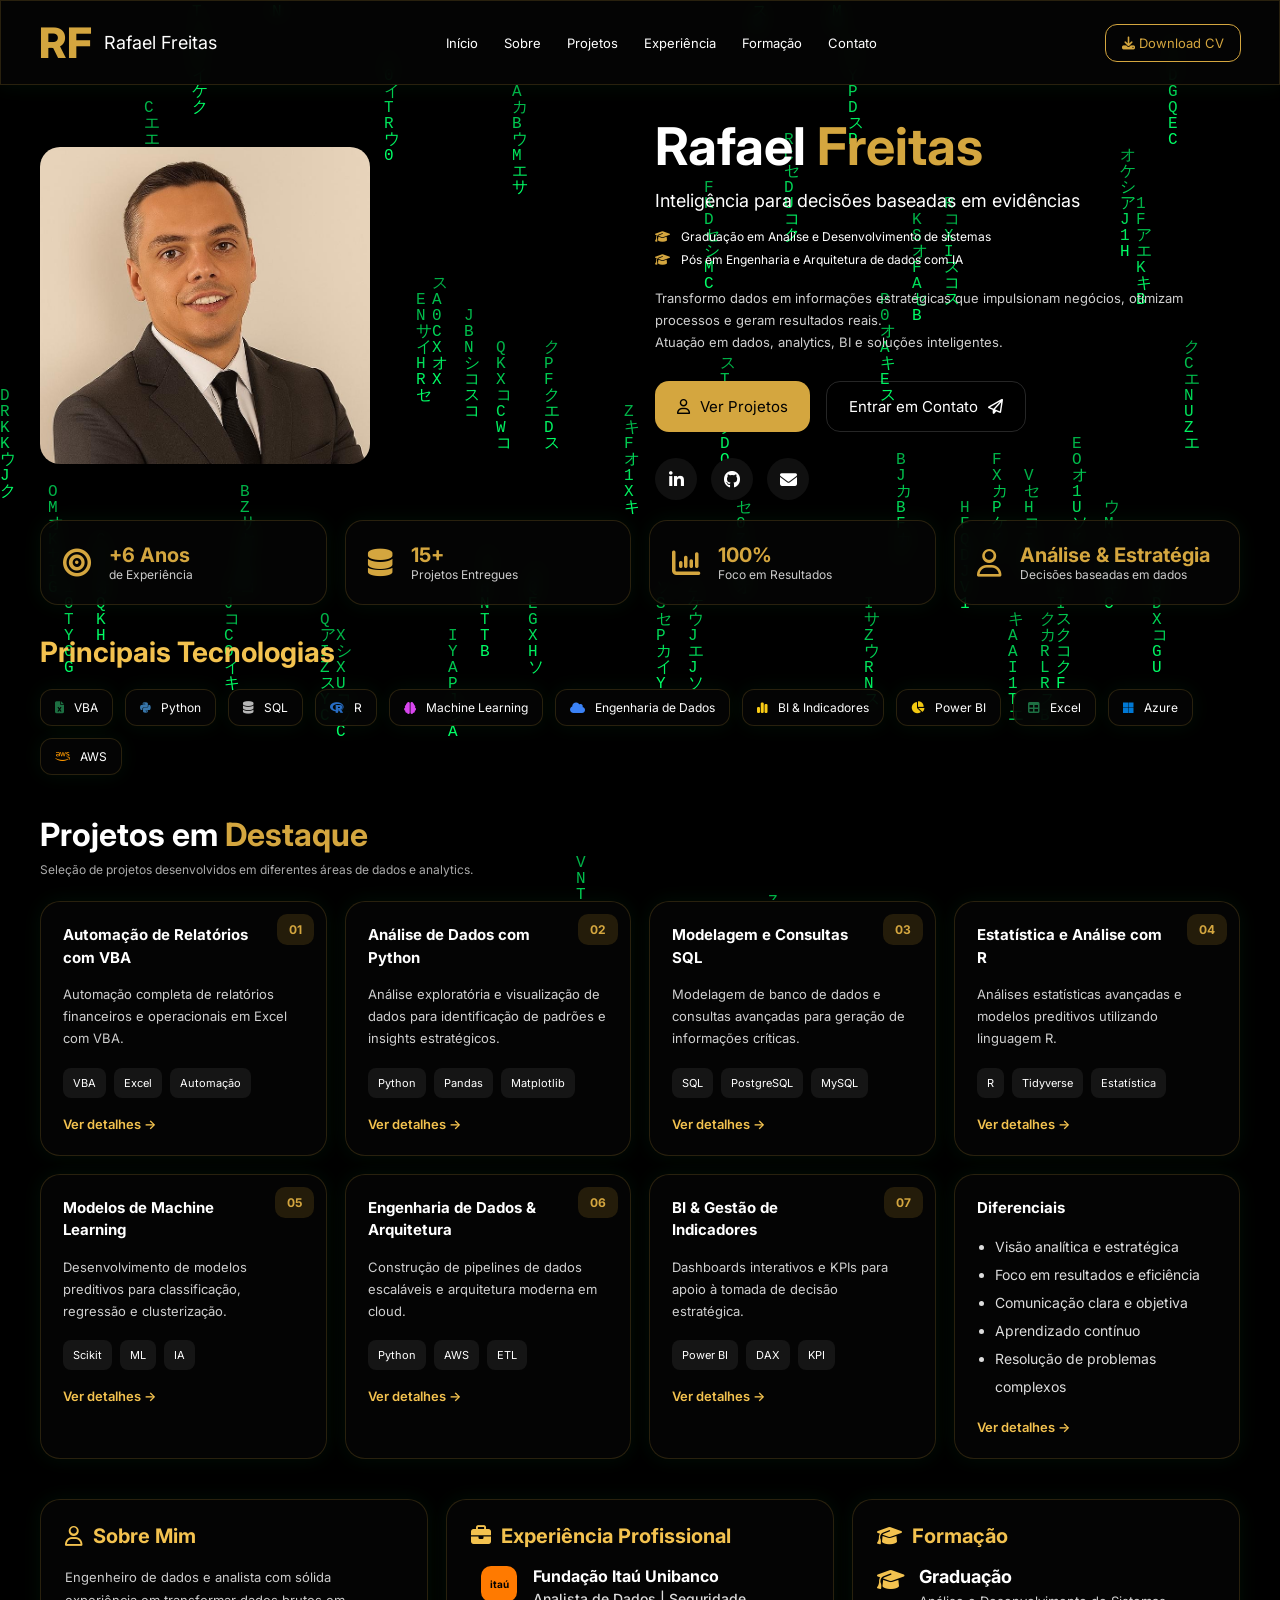
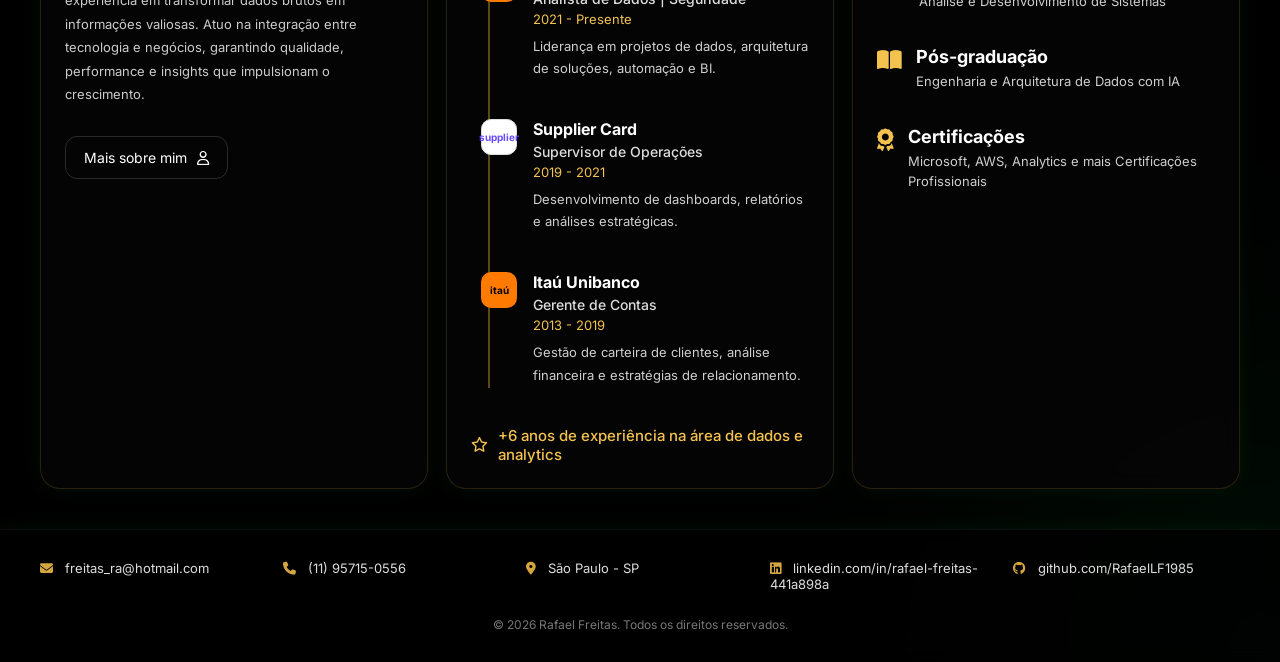
==== index.html @ c0a0c22c "Add files via upload" ====
<!DOCTYPE html>
<html lang="pt-br">
<head>
<meta charset="UTF-8">
<meta name="viewport" content="width=device-width, initial-scale=1.0">
<title>Rafael Freitas | Portfolio</title>

<link rel="stylesheet" href="style.css">
<link rel="preconnect" href="https://fonts.googleapis.com">
<link rel="preconnect" href="https://fonts.gstatic.com" crossorigin>

<link href="https://fonts.googleapis.com/css2?family=Inter:wght@300;400;500;600;700;800&display=swap" rel="stylesheet">

<link rel="stylesheet" href="https://cdnjs.cloudflare.com/ajax/libs/font-awesome/6.5.2/css/all.min.css">
</head>

<body>

<canvas id="matrixCanvas"></canvas>


<header class="navbar">
  <div class="brand">
    <div class="logo">RF</div>
    <span>Rafael Freitas</span>
  </div>

  <nav>
    <a href="#">Início</a>
    <a href="#sobre">Sobre</a>
    <a href="#projetos">Projetos</a>
    <a href="#experiencia">Experiência</a>
    <a href="#formacao">Formação</a>
    <a href="#contato">Contato</a>
  </nav>

  <a class="download-btn" href="assets/Rafael_Freitas_CV.pdf" download>
    <i class="fa-solid fa-download"></i> Download CV
  </a>
</header>

<section class="hero">
  <div class="hero-image">
    <img src="assets/rafael.jpg" alt="Rafael Freitas">
  </div>

  <div class="hero-content">
    <h1>Rafael <span>Freitas</span></h1>

    <h2>Inteligência para decisões baseadas em evidências</h2>

    <div class="education">
      <p><i class="fa-solid fa-graduation-cap"></i> Graduação em Analise e Desenvolvimento de sistemas</p>
      <p><i class="fa-solid fa-graduation-cap"></i> Pós em Engenharia e Arquitetura de dados com IA</p>
    </div>

    <p class="description">
      Transformo dados em informações estratégicas que impulsionam negócios,
      otimizam processos e geram resultados reais.<br>
      Atuação em dados, analytics, BI e soluções inteligentes.
    </p>

    <div class="buttons">
      <a href="#projetos" class="gold-btn"><i class="fa-regular fa-user"></i> Ver Projetos</a>
      <a href="#contato" class="dark-btn">Entrar em Contato <i class="fa-regular fa-paper-plane"></i></a>
    </div>

    <div class="socials">
      <a target="_blank" href="https://www.linkedin.com/in/rafael-freitas-441a898a"><i class="fa-brands fa-linkedin-in"></i></a>
      <a target="_blank" href="https://github.com/RafaelLF1985"><i class="fa-brands fa-github"></i></a>
      <a href="mailto:freitas_ra@hotmail.com"><i class="fa-solid fa-envelope"></i></a>
    </div>
  </div>
</section>

<section class="stats">
  <div class="stat-card">
    <i class="fa-solid fa-bullseye"></i>
    <div>
      <h3>+6 Anos</h3>
      <p>de Experiência</p>
    </div>
  </div>

  <div class="stat-card">
    <i class="fa-solid fa-database"></i>
    <div>
      <h3>15+</h3>
      <p>Projetos Entregues</p>
    </div>
  </div>

  <div class="stat-card">
    <i class="fa-solid fa-chart-column"></i>
    <div>
      <h3>100%</h3>
      <p>Foco em Resultados</p>
    </div>
  </div>

  <div class="stat-card">
    <i class="fa-regular fa-user"></i>
    <div>
      <h3>Análise & Estratégia</h3>
      <p>Decisões baseadas em dados</p>
    </div>
  </div>
</section>

<section class="techs">
  <h3>Principais Tecnologias</h3>

  <div class="tech-grid">
    <div class="tech"><i style="color:#1D6F42" class="fa-solid fa-file-excel"></i> VBA</div>
    <div class="tech"><i style="color:#3776AB" class="fa-brands fa-python"></i> Python</div>
    <div class="tech"><i style="color:#B8B8B8" class="fa-solid fa-database"></i> SQL</div>
    <div class="tech"><i style="color:#276DC3" class="fa-brands fa-r-project"></i> R</div>
    <div class="tech"><i style="color:#D946EF" class="fa-solid fa-brain"></i> Machine Learning</div>
    <div class="tech"><i style="color:#3B82F6" class="fa-solid fa-cloud"></i> Engenharia de Dados</div>
    <div class="tech"><i style="color:#FACC15" class="fa-solid fa-chart-simple"></i> BI & Indicadores</div>
    <div class="tech"><i style="color:#F2C811" class="fa-solid fa-chart-pie"></i> Power BI</div>
    <div class="tech"><i style="color:#1D6F42" class="fa-solid fa-table"></i> Excel</div>
    <div class="tech"><i style="color:#0078D4" class="fa-brands fa-microsoft"></i> Azure</div>
    <div class="tech"><i style="color:#FF9900" class="fa-brands fa-aws"></i> AWS</div>
  </div>
</section>

<section class="projects" id="projetos">
<h2>Projetos em <span>Destaque</span></h2>
<p class="subtitle">Seleção de projetos desenvolvidos em diferentes áreas de dados e analytics.</p>

<div class="cards">
<div class="card"><div class="num">01</div><h3>Automação de Relatórios com VBA</h3><p>Automação completa de relatórios financeiros e operacionais em Excel com VBA.</p><div class="tags"><span>VBA</span><span>Excel</span><span>Automação</span></div>

<a href="projetos/vba.html" class="details-btn">
Ver detalhes →
</a></div>

<div class="card"><div class="num">02</div><h3>Análise de Dados com Python</h3><p>Análise exploratória e visualização de dados para identificação de padrões e insights estratégicos.</p><div class="tags"><span>Python</span><span>Pandas</span><span>Matplotlib</span></div>

<a href="projetos/python.html" class="details-btn">
Ver detalhes →
</a></div>

<div class="card"><div class="num">03</div><h3>Modelagem e Consultas SQL</h3><p>Modelagem de banco de dados e consultas avançadas para geração de informações críticas.</p><div class="tags"><span>SQL</span><span>PostgreSQL</span><span>MySQL</span></div>

<a href="projetos/sql.html" class="details-btn">
Ver detalhes →
</a></div>

<div class="card"><div class="num">04</div><h3>Estatística e Análise com R</h3><p>Análises estatísticas avançadas e modelos preditivos utilizando linguagem R.</p><div class="tags"><span>R</span><span>Tidyverse</span><span>Estatística</span></div>

<a href="projetos/r.html" class="details-btn">
Ver detalhes →
</a></div>

<div class="card"><div class="num">05</div><h3>Modelos de Machine Learning</h3><p>Desenvolvimento de modelos preditivos para classificação, regressão e clusterização.</p><div class="tags"><span>Scikit</span><span>ML</span><span>IA</span></div>

<a href="projetos/ml.html" class="details-btn">
Ver detalhes →
</a></div>

<div class="card"><div class="num">06</div><h3>Engenharia de Dados & Arquitetura</h3><p>Construção de pipelines de dados escaláveis e arquitetura moderna em cloud.</p><div class="tags"><span>Python</span><span>AWS</span><span>ETL</span></div>

<a href="projetos/engenharia-dados.html" class="details-btn">
Ver detalhes →
</a></div>

<div class="card"><div class="num">07</div><h3>BI & Gestão de Indicadores</h3><p>Dashboards interativos e KPIs para apoio à tomada de decisão estratégica.</p><div class="tags"><span>Power BI</span><span>DAX</span><span>KPI</span></div>

<a href="projetos/bi.html" class="details-btn">
Ver detalhes →
</a></div>

<div class="card">
<h3>Diferenciais</h3>
<ul>
<li>Visão analítica e estratégica</li>
<li>Foco em resultados e eficiência</li>
<li>Comunicação clara e objetiva</li>
<li>Aprendizado contínuo</li>
<li>Resolução de problemas complexos</li>
</ul>
<a href="projetos/bi.html" class="details-btn">
Ver detalhes →
</a>
</div>
</div>
</section>


<section class="bottom-grid">
<div class="info-card" id="sobre">
<h3><i class="fa-regular fa-user"></i> Sobre Mim</h3>
<p>
Engenheiro de dados e analista com sólida experiência em transformar dados brutos em informações valiosas.
Atuo na integração entre tecnologia e negócios, garantindo qualidade, performance e insights que impulsionam o crescimento.
</p>

<a class="about-btn" href="#">
Mais sobre mim <i class="fa-regular fa-user"></i>
</a>
</div>

<div class="info-card exp-card" id="experiencia">
<h3><i class="fa-solid fa-briefcase"></i> Experiência Profissional</h3>

<div class="timeline">

<div class="timeline-item">
<div class="timeline-icon ita">itaú</div>

<div class="timeline-content">
<h4>Fundação Itaú Unibanco</h4>
<h5>Analista de Dados | Seguridade</h5>
<span>2021 - Presente</span>
<p>Liderança em projetos de dados, arquitetura de soluções, automação e BI.</p>
</div>
</div>

<div class="timeline-item">
<div class="timeline-icon supplier">supplier</div>

<div class="timeline-content">
<h4>Supplier Card</h4>
<h5>Supervisor de Operações</h5>
<span>2019 - 2021</span>
<p>Desenvolvimento de dashboards, relatórios e análises estratégicas.</p>
</div>
</div>

<div class="timeline-item">
<div class="timeline-icon ita">itaú</div>

<div class="timeline-content">
<h4>Itaú Unibanco</h4>
<h5>Gerente de Contas</h5>
<span>2013 - 2019</span>
<p>Gestão de carteira de clientes, análise financeira e estratégias de relacionamento.</p>
</div>
</div>

</div>

<div class="exp-years">
<i class="fa-regular fa-star"></i>
+6 anos de experiência na área de dados e analytics
</div>

</div>

<div class="info-card" id="formacao">
<h3><i class="fa-solid fa-graduation-cap"></i> Formação</h3>

<div class="formation-item">
<i class="fa-solid fa-graduation-cap"></i>
<div>
<h4>Graduação</h4>
<p>Análise e Desenvolvimento de Sistemas</p>
</div>
</div>

<div class="formation-item">
<i class="fa-solid fa-book-open"></i>
<div>
<h4>Pós-graduação</h4>
<p>Engenharia e Arquitetura de Dados com IA</p>
</div>
</div>

<div class="formation-item">
<i class="fa-solid fa-award"></i>
<div>
<h4>Certificações</h4>
<p>Microsoft, AWS, Analytics e mais Certificações Profissionais</p>
</div>
</div>

</div>
</section>


<footer id="contato">
<div class="footer-grid">
<div><i class="fa-solid fa-envelope"></i> freitas_ra@hotmail.com</div>
<div><i class="fa-solid fa-phone"></i> (11) 95715-0556</div>
<div><i class="fa-solid fa-location-dot"></i> São Paulo - SP</div>
<div><i class="fa-brands fa-linkedin"></i> linkedin.com/in/rafael-freitas-441a898a</div>
<div><i class="fa-brands fa-github"></i> github.com/RafaelLF1985</div>
</div>
<p class="copy">© 2026 Rafael Freitas. Todos os direitos reservados.</p>
</footer>


<script>
const canvas = document.getElementById('matrixCanvas');
const ctx = canvas.getContext('2d');

canvas.width = window.innerWidth;
canvas.height = window.innerHeight;

const chars = '01アイウエオカキクケコサシスセソABCDEFGHIJKLMNOPQRSTUVWXYZ';
const fontSize = 16;
const columns = canvas.width / fontSize;

const drops = [];

for(let x = 0; x < columns; x++){
    drops[x] = Math.random() * canvas.height;
}

function draw(){
    ctx.fillStyle = 'rgba(0,0,0,0.06)';
    ctx.fillRect(0,0,canvas.width,canvas.height);

    ctx.fillStyle = '#00ff66';
    ctx.font = fontSize + 'px monospace';

    for(let i = 0; i < drops.length; i++){

        const text = chars[Math.floor(Math.random() * chars.length)];

        ctx.fillText(text, i * fontSize, drops[i] * fontSize);

        if(drops[i] * fontSize > canvas.height && Math.random() > 0.975){
            drops[i] = 0;
        }

        drops[i]++;
    }
}

setInterval(draw, 40);

window.addEventListener('resize', () => {
    canvas.width = window.innerWidth;
    canvas.height = window.innerHeight;
});
</script>

</body>
</html>
---- style.css ----
*{margin:0;padding:0;box-sizing:border-box}
body{
font-family:'Inter',sans-serif;
background:#050505;
color:#fff;
background-image:radial-gradient(circle at top left, rgba(255,174,0,.12), transparent 25%);
}
.navbar{
display:flex;justify-content:space-between;align-items:center;
padding:16px 38px;border-bottom:1px solid rgba(255,255,255,.06);
position:sticky;top:0;background:#050505f2;backdrop-filter:blur(10px);z-index:999;
}
.brand{display:flex;align-items:center;gap:12px;font-size:18px}
.logo{font-size:42px;font-weight:800;color:#d4a63f}
nav{display:flex;gap:26px}
nav a{text-decoration:none;color:#fff;font-size:14px}
.download-btn{
border:1px solid #d4a63f;padding:12px 18px;border-radius:12px;
text-decoration:none;color:#d4a63f;font-size:14px
}
.hero{
display:grid;grid-template-columns:1fr 1fr;gap:30px;
padding:30px 40px 10px;align-items:center;
}
.hero-image img{width:100%;max-width:420px;border-radius:20px}
.hero-content h1{font-size:64px;margin-bottom:12px}
.hero-content h1 span{color:#d4a63f}
.hero-content h2{font-size:22px;font-weight:400;margin-bottom:18px}
.education p{margin-bottom:8px;font-size:15px}
.education i{color:#d4a63f;margin-right:8px}
.description{margin-top:20px;font-size:16px;line-height:1.8;color:#cfcfcf;max-width:620px}
.buttons{display:flex;gap:16px;margin-top:28px}
.gold-btn,.dark-btn{
padding:15px 22px;border-radius:14px;text-decoration:none;
font-size:15px;display:flex;gap:10px;align-items:center
}
.gold-btn{background:#d4a63f;color:#000}
.dark-btn{border:1px solid rgba(255,255,255,.15);color:#fff}
.socials{display:flex;gap:14px;margin-top:26px}
.socials a{
width:48px;height:48px;border-radius:50%;
background:#101010;display:flex;align-items:center;justify-content:center;
color:#fff;text-decoration:none;font-size:20px
}
.stats{
display:grid;grid-template-columns:repeat(4,1fr);
gap:18px;padding:10px 40px;
}
.stat-card{
background:#0d0d0d;border:1px solid rgba(255,255,255,.06);
padding:22px;border-radius:18px;display:flex;gap:18px;align-items:center
}
.stat-card i{font-size:28px;color:#d4a63f}
.stat-card h3{font-size:24px;color:#d4a63f}
.stat-card p{font-size:14px;color:#ccc}
.techs,.projects,.bottom-grid{padding:20px 40px}
.techs h3{margin-bottom:20px;font-size:28px;color:#f3c24f}
.tech-grid{display:flex;gap:12px;flex-wrap:wrap}
.tech{
background:#0d0d0d;border:1px solid rgba(255,255,255,.08);
padding:12px 16px;border-radius:12px;font-size:14px;
display:flex;gap:10px;align-items:center
}
.projects h2{font-size:38px}
.projects h2 span{color:#d4a63f}
.subtitle{color:#aaa;margin-top:8px;margin-bottom:24px;font-size:14px}
.cards{
display:grid;grid-template-columns:repeat(auto-fit,minmax(250px,1fr));gap:18px
}
.card{
background:#0d0d0d;border:1px solid rgba(255,255,255,.08);
padding:22px;border-radius:20px;position:relative;min-height:240px
}
.num{
position:absolute;right:16px;top:16px;background:#241c0a;color:#d4a63f;
padding:8px 12px;border-radius:10px;font-size:14px;font-weight:700
}
.card h3{font-size:18px;margin-bottom:14px}
.card p{font-size:14px;line-height:1.7;color:#cfcfcf}
.tags{display:flex;gap:8px;flex-wrap:wrap;margin-top:18px}
.tags span{
background:#151515;border-radius:8px;padding:8px 10px;font-size:12px
}
.card ul{padding-left:18px;color:#ddd;line-height:2;font-size:14px}
.bottom-grid{
display:grid;grid-template-columns:repeat(3,1fr);gap:18px
}
.info-card{
background:#0d0d0d;border:1px solid rgba(255,255,255,.08);
padding:24px;border-radius:20px
}
.info-card h3{color:#d4a63f;margin-bottom:14px}
.info-card p{font-size:14px;line-height:1.8;color:#ccc;margin-bottom:12px}
footer{
padding:30px 40px;border-top:1px solid rgba(255,255,255,.06);margin-top:20px
}
.footer-grid{
display:grid;grid-template-columns:repeat(auto-fit,minmax(220px,1fr));
gap:16px;font-size:13px;color:#ddd
}
.footer-grid i{color:#d4a63f;margin-right:8px}
.copy{text-align:center;margin-top:25px;color:#777;font-size:12px}
@media(max-width:980px){
.hero{grid-template-columns:1fr}
.stats{grid-template-columns:1fr}
.bottom-grid{grid-template-columns:1fr}
nav{display:none}
.hero-content h1{font-size:44px}
}


.about-btn{
display:inline-flex;
align-items:center;
gap:10px;
margin-top:18px;
padding:12px 18px;
border:1px solid rgba(255,255,255,.15);
border-radius:12px;
text-decoration:none;
color:#fff;
font-size:14px;
}

.info-card h3{
display:flex;
align-items:center;
gap:10px;
color:#f3c24f;
font-size:24px;
margin-bottom:18px;
}

.info-card h3 i{
color:#f3c24f;
}

.timeline{
position:relative;
padding-left:10px;
}

.timeline:before{
content:'';
position:absolute;
left:17px;
top:10px;
bottom:10px;
width:2px;
background:#5a4a16;
}

.timeline-item{
display:flex;
gap:16px;
position:relative;
margin-bottom:28px;
}

.timeline-icon{
width:36px;
height:36px;
border-radius:10px;
display:flex;
align-items:center;
justify-content:center;
font-size:10px;
font-weight:700;
z-index:2;
flex-shrink:0;
}

.timeline-icon.ita{
background:#ff7a00;
color:#000;
}

.timeline-icon.supplier{
background:#ffffff;
color:#6a4cff;
border:1px solid #ddd;
}

.timeline-content h4{
font-size:18px;
margin-bottom:4px;
}

.timeline-content h5{
font-size:16px;
font-weight:500;
color:#ddd;
margin-bottom:4px;
}

.timeline-content span{
font-size:14px;
color:#f3c24f;
display:block;
margin-bottom:8px;
}

.timeline-content p{
font-size:14px;
line-height:1.7;
color:#cfcfcf;
}

.exp-years{
display:flex;
align-items:center;
gap:10px;
margin-top:10px;
color:#f3c24f;
font-size:15px;
font-weight:500;
}

.formation-item{
display:flex;
gap:14px;
margin-bottom:22px;
align-items:flex-start;
}

.formation-item i{
color:#f3c24f;
font-size:22px;
margin-top:3px;
}

.formation-item h4{
font-size:18px;
margin-bottom:4px;
}

.formation-item p{
font-size:14px;
line-height:1.6;
color:#cfcfcf;
}


/* Refinamentos finais */
.hero-image img{
max-width:360px !important;
}

.hero-content h1{
font-size:56px !important;
}

.hero-content h2{
font-size:19px !important;
}

.description{
font-size:14px !important;
line-height:1.7 !important;
}

.education p{
font-size:13px !important;
}

nav a{
font-size:13px !important;
}

.download-btn{
font-size:13px !important;
padding:10px 16px !important;
}

.stat-card h3{
font-size:20px !important;
}

.stat-card p{
font-size:12px !important;
}

.tech{
font-size:12px !important;
padding:10px 14px !important;
}

.projects h2{
font-size:32px !important;
}

.subtitle{
font-size:12px !important;
}

.card h3{
font-size:16px !important;
}

.card p{
font-size:13px !important;
}

.tags span{
font-size:11px !important;
}

.info-card h3{
font-size:20px !important;
}

.timeline-content h4{
font-size:16px !important;
}

.timeline-content h5{
font-size:14px !important;
}

.timeline-content p,
.timeline-content span,
.info-card p,
.formation-item p{
font-size:13px !important;
}

footer{
font-size:12px !important;
}

.socials a{
width:42px !important;
height:42px !important;
font-size:17px !important;
}


/* MATRIX EFFECT */
body{
background:#020202 !important;
position:relative;
overflow-x:hidden;
}

body::before{
content:"";
position:fixed;
inset:0;
background:
repeating-linear-gradient(
to bottom,
rgba(0,255,70,.08) 0px,
rgba(0,255,70,.08) 2px,
transparent 2px,
transparent 20px
);
animation:matrixRain 15s linear infinite;
pointer-events:none;
z-index:-2;
}

body::after{
content:"010101010101010101010101010101010101010101";
position:fixed;
inset:0;
font-family:monospace;
font-size:18px;
color:rgba(0,255,70,.07);
line-height:18px;
white-space:pre-wrap;
pointer-events:none;
z-index:-1;
}

@keyframes matrixRain{
from{
transform:translateY(-200px);
}
to{
transform:translateY(200px);
}
}

/* GLASS EFFECT */
.card,
.info-card,
.stat-card,
.tech,
.navbar{
background:rgba(5,5,5,.84)!important;
backdrop-filter:blur(10px);
border:1px solid rgba(212,166,63,.18)!important;
}

.hero-image img{
max-width:330px!important;
}

.hero-content h1{
font-size:52px!important;
}

.hero-content h2{
font-size:18px!important;
}

.description{
font-size:13px!important;
}

.education p{
font-size:12px!important;
}

.card h3{
font-size:15px!important;
padding-right:55px!important;
line-height:1.5;
}

.num{
top:12px!important;
right:12px!important;
font-size:12px!important;
}

footer{
background:rgba(0,0,0,.75);
backdrop-filter:blur(8px);
}


#matrixCanvas{
position:fixed;
top:0;
left:0;
width:100%;
height:100%;
z-index:-3;
background:#000;
}

body::before,
body::after{
display:none !important;
}

body{
background:#000 !important;
}

/* efeito espacial */
body{
background:
radial-gradient(circle at top left, rgba(0,255,100,.08), transparent 25%),
radial-gradient(circle at bottom right, rgba(0,255,100,.05), transparent 20%),
#000 !important;
}

.card,
.info-card,
.stat-card,
.tech,
.navbar,
footer{
box-shadow:0 0 20px rgba(0,255,100,.06);
}


/* BOTÃO VER DETALHES */
.details-btn{
display:inline-flex;
align-items:center;
gap:8px;
margin-top:18px;
color:#f3c24f;
text-decoration:none;
font-size:13px;
font-weight:600;
transition:.3s;
}

.details-btn:hover{
transform:translateX(4px);
opacity:.85;
}
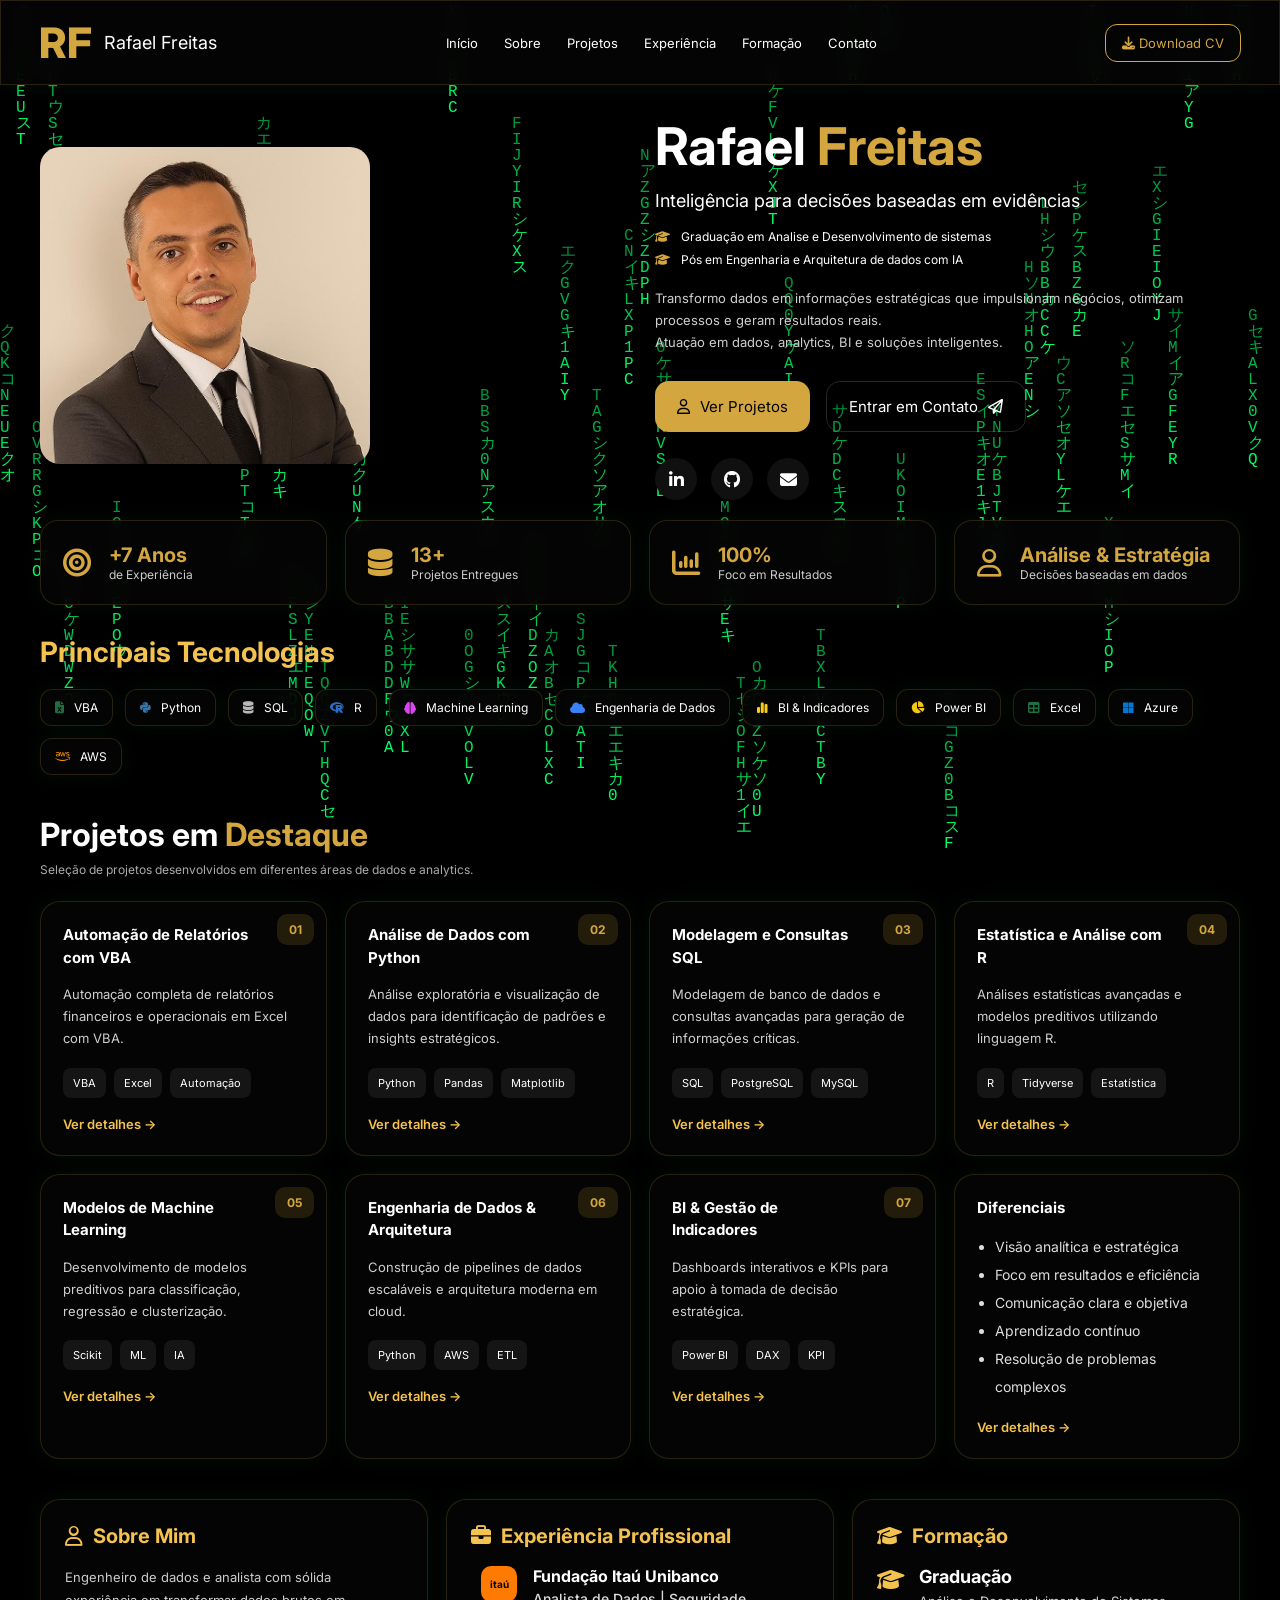
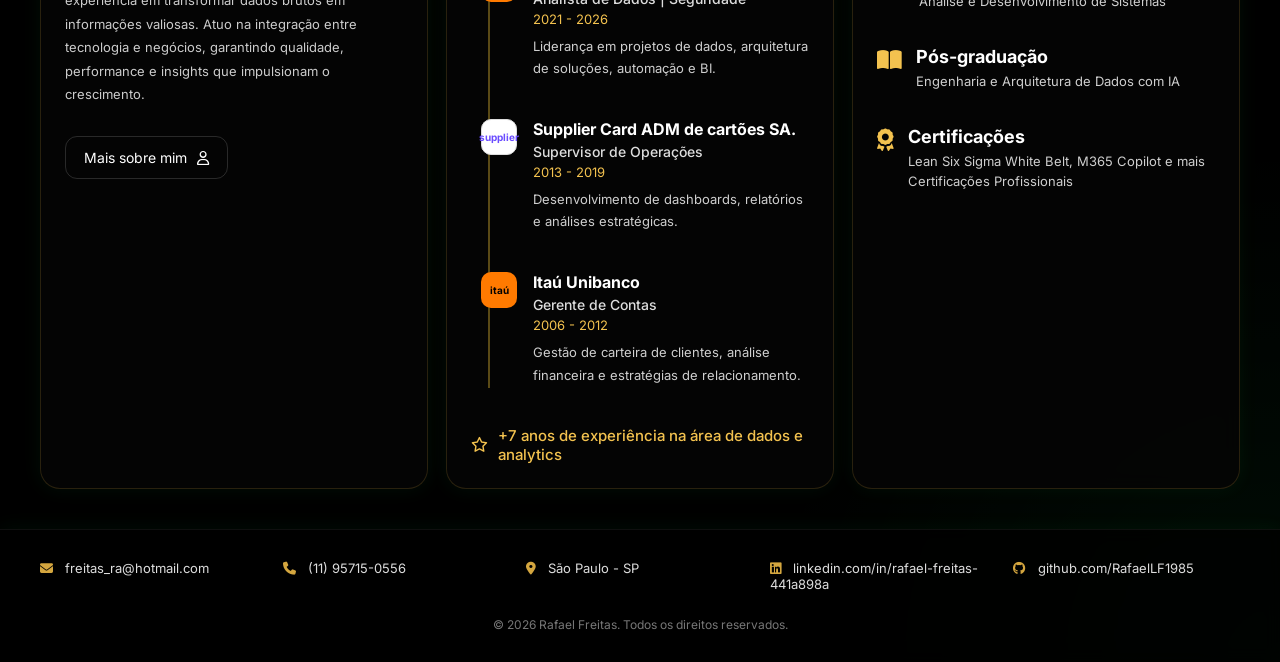
==== commit e980ecbc: "Add files via upload" ====
--- a/index.html
+++ b/index.html
@@ -77,7 +77,7 @@
   <div class="stat-card">
     <i class="fa-solid fa-bullseye"></i>
     <div>
-      <h3>+6 Anos</h3>
+      <h3>+7 Anos</h3>
       <p>de Experiência</p>
     </div>
   </div>
@@ -85,7 +85,7 @@
   <div class="stat-card">
     <i class="fa-solid fa-database"></i>
     <div>
-      <h3>15+</h3>
+      <h3>13+</h3>
       <p>Projetos Entregues</p>
     </div>
   </div>
@@ -213,7 +213,7 @@
 <div class="timeline-content">
 <h4>Fundação Itaú Unibanco</h4>
 <h5>Analista de Dados | Seguridade</h5>
-<span>2021 - Presente</span>
+<span>2021 - 2026</span>
 <p>Liderança em projetos de dados, arquitetura de soluções, automação e BI.</p>
 </div>
 </div>
@@ -222,9 +222,9 @@
 <div class="timeline-icon supplier">supplier</div>
 
 <div class="timeline-content">
-<h4>Supplier Card</h4>
+<h4>Supplier Card ADM de cartões SA.</h4>
 <h5>Supervisor de Operações</h5>
-<span>2019 - 2021</span>
+<span>2013 - 2019</span>
 <p>Desenvolvimento de dashboards, relatórios e análises estratégicas.</p>
 </div>
 </div>
@@ -235,7 +235,7 @@
 <div class="timeline-content">
 <h4>Itaú Unibanco</h4>
 <h5>Gerente de Contas</h5>
-<span>2013 - 2019</span>
+<span>2006 - 2012</span>
 <p>Gestão de carteira de clientes, análise financeira e estratégias de relacionamento.</p>
 </div>
 </div>
@@ -244,7 +244,7 @@
 
 <div class="exp-years">
 <i class="fa-regular fa-star"></i>
-+6 anos de experiência na área de dados e analytics
++7 anos de experiência na área de dados e analytics
 </div>
 
 </div>
@@ -272,7 +272,7 @@
 <i class="fa-solid fa-award"></i>
 <div>
 <h4>Certificações</h4>
-<p>Microsoft, AWS, Analytics e mais Certificações Profissionais</p>
+<p>Lean Six Sigma White Belt, M365 Copilot e mais Certificações Profissionais</p>
 </div>
 </div>
 
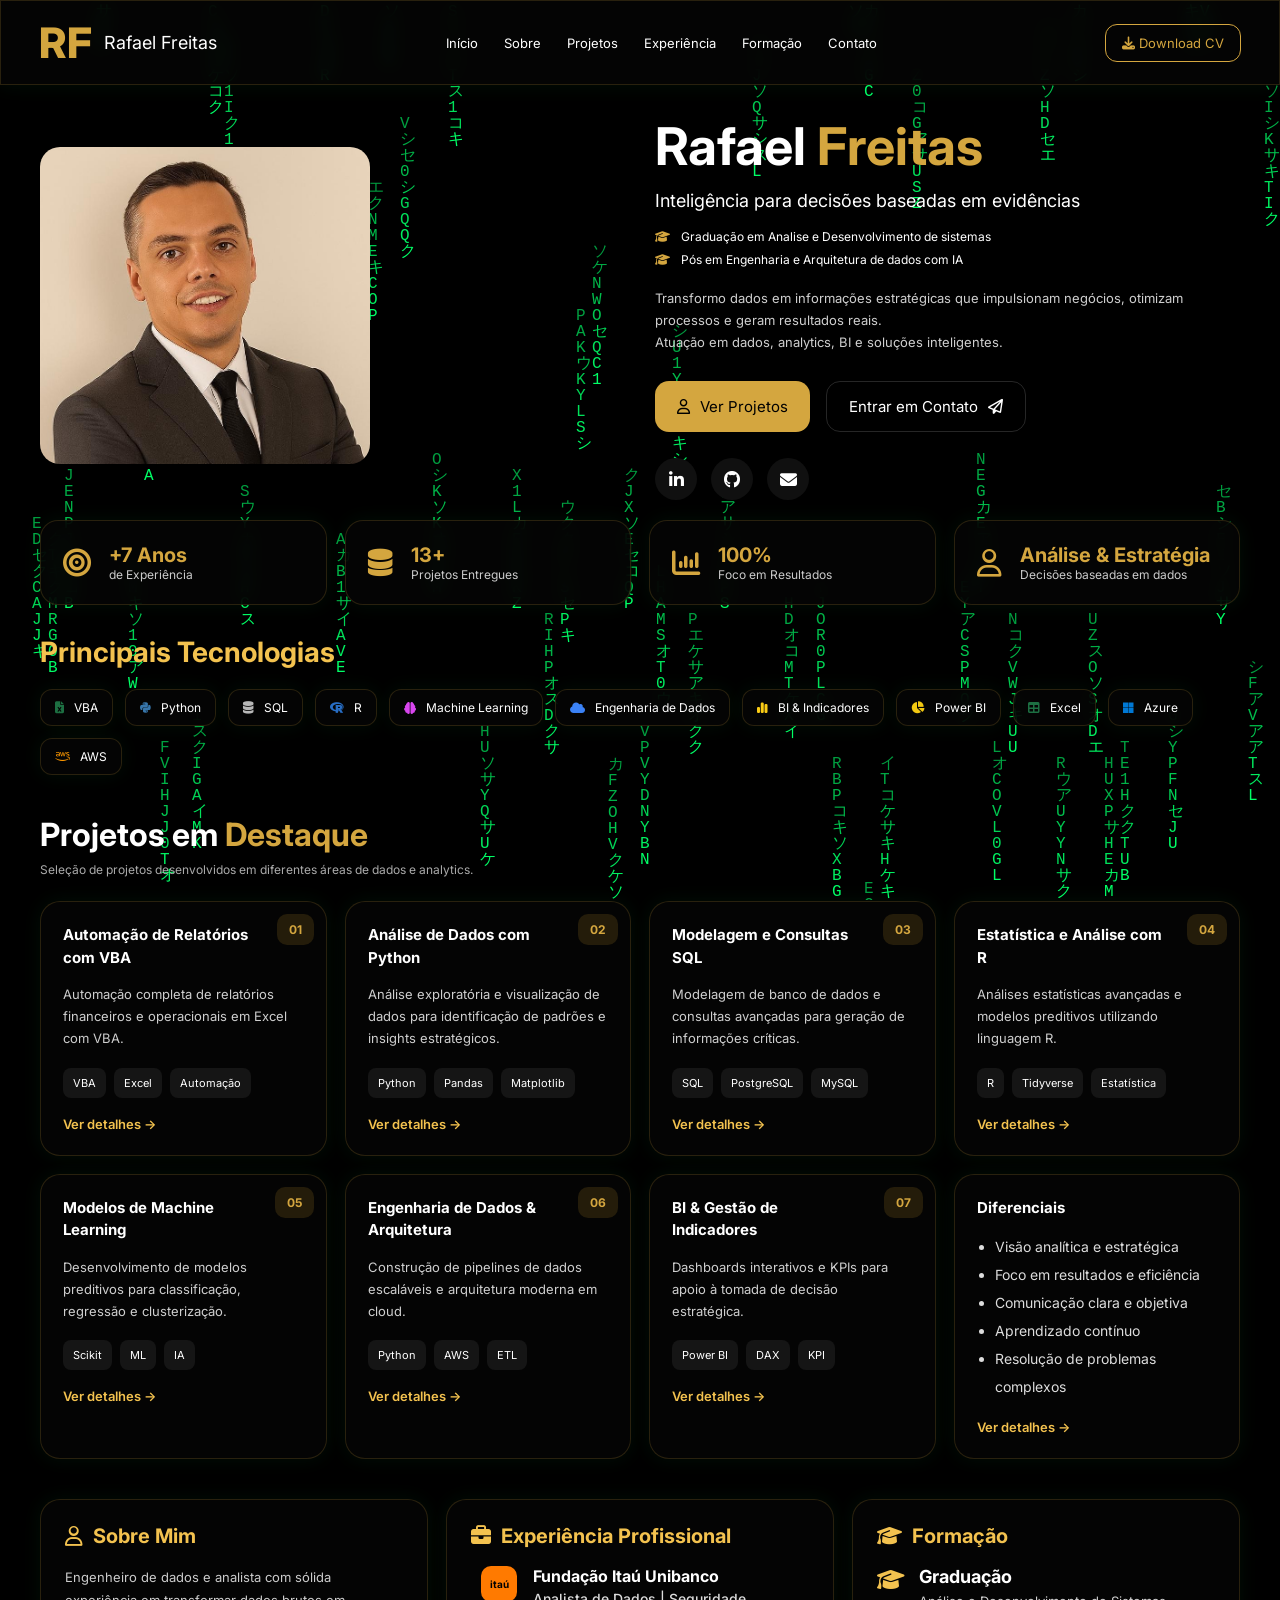
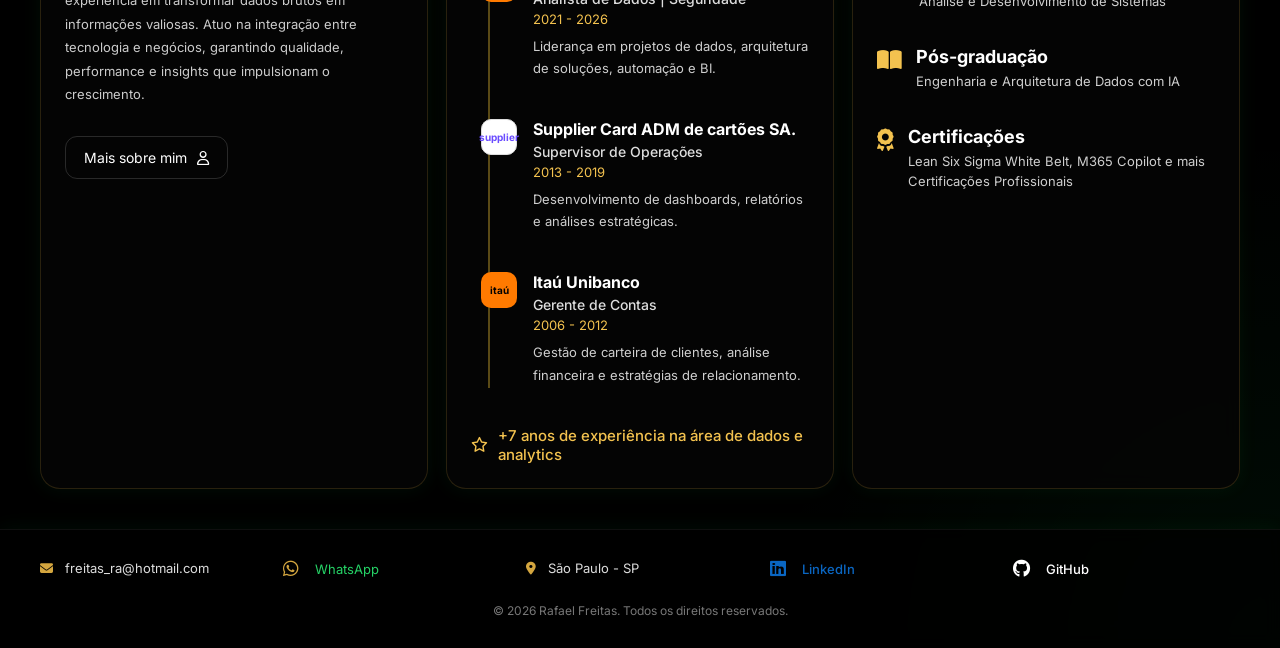
==== commit 169f8801: "Add files via upload" ====
--- a/index.html
+++ b/index.html
@@ -283,10 +283,24 @@
 <footer id="contato">
 <div class="footer-grid">
 <div><i class="fa-solid fa-envelope"></i> freitas_ra@hotmail.com</div>
-<div><i class="fa-solid fa-phone"></i> (11) 95715-0556</div>
+<div>
+  <a href="https://wa.me/5511957150556" target="_blank" class="whatsapp-link">
+    <i class="fa-brands fa-whatsapp"></i> WhatsApp
+  </a>
+</div>
 <div><i class="fa-solid fa-location-dot"></i> São Paulo - SP</div>
-<div><i class="fa-brands fa-linkedin"></i> linkedin.com/in/rafael-freitas-441a898a</div>
-<div><i class="fa-brands fa-github"></i> github.com/RafaelLF1985</div>
+<div>
+  <a href="https://www.linkedin.com/in/rafael-freitas-441a898a" target="_blank" class="linkedin-link">
+    <i class="fa-brands fa-linkedin"></i>
+    LinkedIn
+  </a>
+</div>
+<div>
+  <a href="https://github.com/RafaelLF1985" target="_blank" class="github-link">
+    <i class="fa-brands fa-github"></i>
+    GitHub
+  </a>
+</div>
 </div>
 <p class="copy">© 2026 Rafael Freitas. Todos os direitos reservados.</p>
 </footer>
--- a/style.css
+++ b/style.css
@@ -485,3 +485,63 @@
 transform:translateX(4px);
 opacity:.85;
 }
+.whatsapp-link{
+color:#25D366;
+text-decoration:none;
+display:flex;
+align-items:center;
+gap:8px;
+font-size:13px;
+transition:.3s;
+}
+
+.whatsapp-link:hover{
+opacity:.8;
+transform:translateY(-2px);
+}
+
+.whatsapp-link i{
+font-size:18px;
+}
+/* LINKEDIN */
+.linkedin-link{
+color:#0A66C2;
+text-decoration:none;
+display:flex;
+align-items:center;
+gap:8px;
+font-size:13px;
+font-weight:500;
+transition:.3s;
+}
+
+.linkedin-link:hover{
+opacity:.85;
+transform:translateY(-2px);
+}
+
+.linkedin-link i{
+font-size:18px;
+color:#0A66C2;
+}
+/* GITHUB */
+.github-link{
+color:#ffffff;
+text-decoration:none;
+display:flex;
+align-items:center;
+gap:8px;
+font-size:13px;
+font-weight:500;
+transition:.3s;
+}
+
+.github-link:hover{
+opacity:.85;
+transform:translateY(-2px);
+}
+
+.github-link i{
+font-size:18px;
+color:#ffffff;
+}
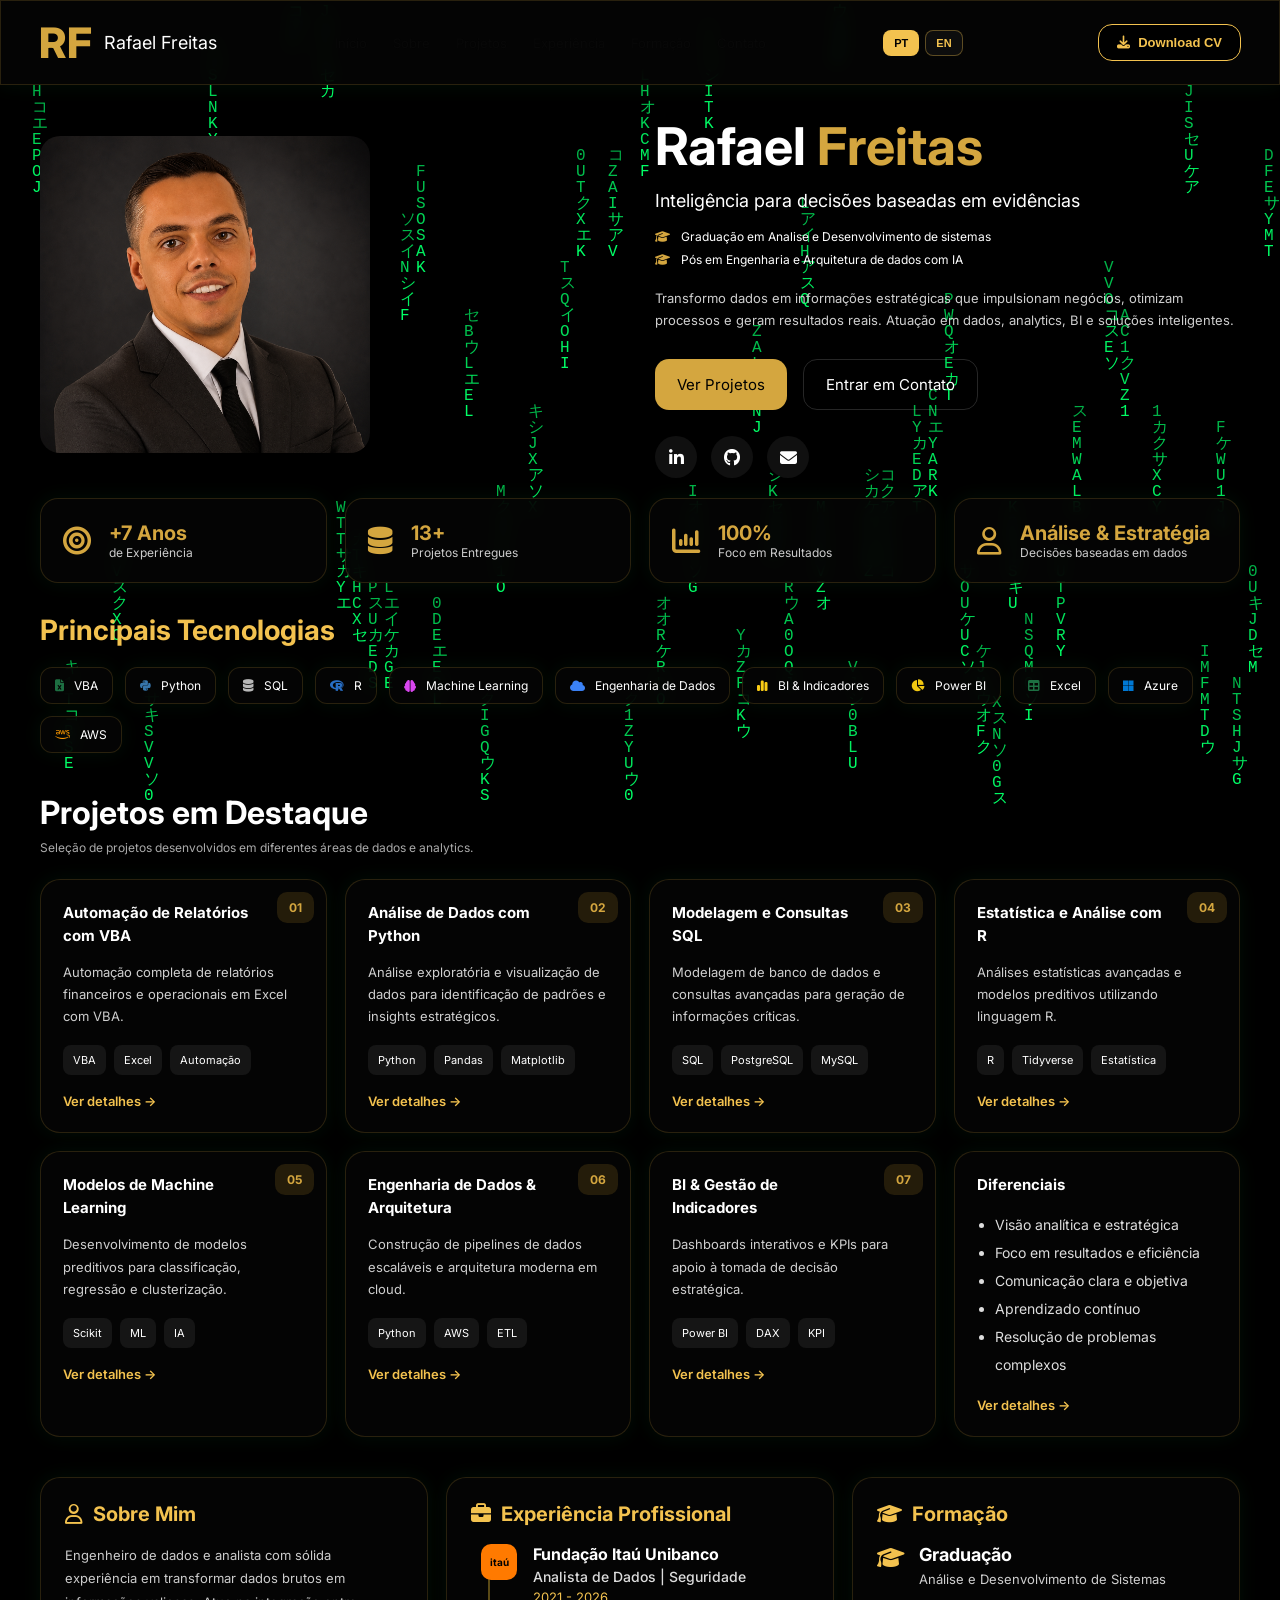
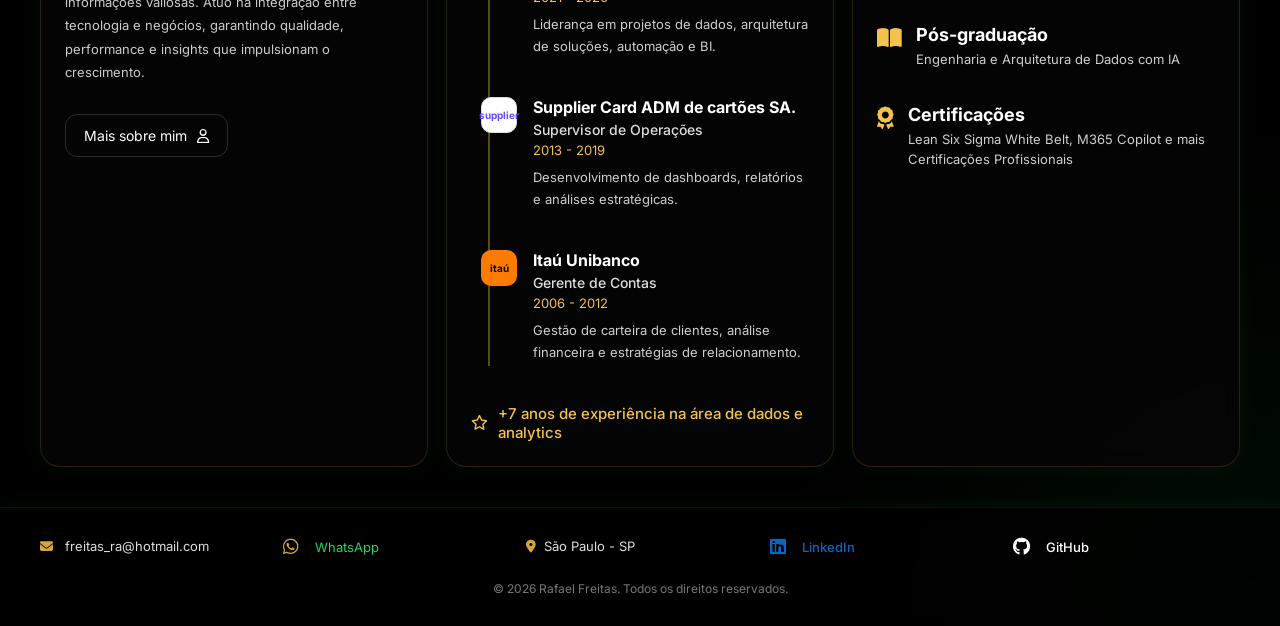
==== commit b92668c3: "Add files via upload" ====
--- a/index.html
+++ b/index.html
@@ -26,17 +26,39 @@
   </div>
 
   <nav>
-    <a href="#">Início</a>
-    <a href="#sobre">Sobre</a>
-    <a href="#projetos">Projetos</a>
-    <a href="#experiencia">Experiência</a>
-    <a href="#formacao">Formação</a>
-    <a href="#contato">Contato</a>
+    <a href="#" data-translate="home">Início</a>
+    <a href="#sobre" data-translate="about">Sobre</a>
+    <a href="#projetos" data-translate="projects">Projetos</a>
+    <a href="#experiencia" data-translate="experience">Experiência</a>
+    <a href="#formacao" data-translate="education">Formação</a>
+    <a href="#contato" data-translate="contact">Contato</a>
   </nav>
 
-  <a class="download-btn" href="assets/Rafael_Freitas_CV.pdf" download>
-    <i class="fa-solid fa-download"></i> Download CV
-  </a>
+  <div class="language-switch">
+    <button id="pt-btn" class="lang-btn active">PT</button>
+    <button id="en-btn" class="lang-btn">EN</button>
+  </div>
+
+  <div class="cv-dropdown">
+
+    <button class="download-btn">
+      <i class="fa-solid fa-download"></i>
+      <span data-translate="downloadCV">Download CV</span>
+    </button>
+
+    <div class="cv-dropdown-content">
+
+      <a href="assets/Rafael_Freitas_CV_PT.pdf" download>
+        🇧🇷 Português
+      </a>
+
+      <a href="assets/Rafael_Freitas_CV_EN.pdf" download>
+        🇺🇸 English
+      </a>
+
+    </div>
+
+  </div>
 </header>
 
 <section class="hero">
@@ -47,22 +69,36 @@
   <div class="hero-content">
     <h1>Rafael <span>Freitas</span></h1>
 
-    <h2>Inteligência para decisões baseadas em evidências</h2>
+    <h2 data-translate="headline">
+    Inteligência para decisões baseadas em evidências
+    </h2>
 
     <div class="education">
-      <p><i class="fa-solid fa-graduation-cap"></i> Graduação em Analise e Desenvolvimento de sistemas</p>
-      <p><i class="fa-solid fa-graduation-cap"></i> Pós em Engenharia e Arquitetura de dados com IA</p>
+      <p data-translate="heroGrad">
+      <i class="fa-solid fa-graduation-cap"></i>
+      Graduação em Analise e Desenvolvimento de sistemas
+      </p>
+
+      <p data-translate="heroPost">
+      <i class="fa-solid fa-graduation-cap"></i>
+      Pós em Engenharia e Arquitetura de dados com IA
+      </p>
     </div>
 
-    <p class="description">
+    <p class="description" data-translate="summary">
       Transformo dados em informações estratégicas que impulsionam negócios,
       otimizam processos e geram resultados reais.<br>
       Atuação em dados, analytics, BI e soluções inteligentes.
     </p>
 
     <div class="buttons">
-      <a href="#projetos" class="gold-btn"><i class="fa-regular fa-user"></i> Ver Projetos</a>
-      <a href="#contato" class="dark-btn">Entrar em Contato <i class="fa-regular fa-paper-plane"></i></a>
+      <a href="#projetos" class="gold-btn" data-translate="viewProjects">
+      Ver Projetos
+      </a>
+
+      <a href="#contato" class="dark-btn" data-translate="contactBtn">
+      Entrar em Contato
+      </a>
     </div>
 
     <div class="socials">
@@ -78,7 +114,7 @@
     <i class="fa-solid fa-bullseye"></i>
     <div>
       <h3>+7 Anos</h3>
-      <p>de Experiência</p>
+      <p data-translate="yearsExp">de Experiência</p>
     </div>
   </div>
 
@@ -86,7 +122,7 @@
     <i class="fa-solid fa-database"></i>
     <div>
       <h3>13+</h3>
-      <p>Projetos Entregues</p>
+      <p data-translate="projectsDelivered">Projetos Entregues</p>
     </div>
   </div>
 
@@ -94,7 +130,7 @@
     <i class="fa-solid fa-chart-column"></i>
     <div>
       <h3>100%</h3>
-      <p>Foco em Resultados</p>
+      <p data-translate="resultsFocus">Foco em Resultados</p>
     </div>
   </div>
 
@@ -102,13 +138,15 @@
     <i class="fa-regular fa-user"></i>
     <div>
       <h3>Análise & Estratégia</h3>
-      <p>Decisões baseadas em dados</p>
+      <p data-translate="dataDriven">Decisões baseadas em dados</p>
     </div>
   </div>
 </section>
 
 <section class="techs">
-  <h3>Principais Tecnologias</h3>
+  <h3 data-translate="mainTech">
+  Principais Tecnologias
+  </h3>
 
   <div class="tech-grid">
     <div class="tech"><i style="color:#1D6F42" class="fa-solid fa-file-excel"></i> VBA</div>
@@ -116,7 +154,7 @@
     <div class="tech"><i style="color:#B8B8B8" class="fa-solid fa-database"></i> SQL</div>
     <div class="tech"><i style="color:#276DC3" class="fa-brands fa-r-project"></i> R</div>
     <div class="tech"><i style="color:#D946EF" class="fa-solid fa-brain"></i> Machine Learning</div>
-    <div class="tech"><i style="color:#3B82F6" class="fa-solid fa-cloud"></i> Engenharia de Dados</div>
+    <div class="tech"><i style="color:#3B82F6" class="fa-solid fa-cloud"></i><span data-translate="dataEngineering">Engenharia de Dados</span></div>
     <div class="tech"><i style="color:#FACC15" class="fa-solid fa-chart-simple"></i> BI & Indicadores</div>
     <div class="tech"><i style="color:#F2C811" class="fa-solid fa-chart-pie"></i> Power BI</div>
     <div class="tech"><i style="color:#1D6F42" class="fa-solid fa-table"></i> Excel</div>
@@ -126,63 +164,91 @@
 </section>
 
 <section class="projects" id="projetos">
-<h2>Projetos em <span>Destaque</span></h2>
-<p class="subtitle">Seleção de projetos desenvolvidos em diferentes áreas de dados e analytics.</p>
+<h2 data-translate="featuredProjects">
+Projetos em Destaque
+</h2>
+<p class="subtitle" data-translate="projectsSubtitle">
+Seleção de projetos desenvolvidos em diferentes áreas de dados e analytics.</p>
 
 <div class="cards">
-<div class="card"><div class="num">01</div><h3>Automação de Relatórios com VBA</h3><p>Automação completa de relatórios financeiros e operacionais em Excel com VBA.</p><div class="tags"><span>VBA</span><span>Excel</span><span>Automação</span></div>
+<div class="card"><div class="num">01</div><h3 data-translate="vbaTitle">Automação de Relatórios com VBA</h3>
+<p data-translate="vbaDesc">Automação completa de relatórios financeiros e operacionais em Excel com VBA.</p><div class="tags"><span>VBA</span><span>Excel</span><span>Automação</span></div>
 
 <a href="projetos/vba.html" class="details-btn">
-Ver detalhes →
+<span data-translate="details">Ver detalhes →</span>
 </a></div>
 
-<div class="card"><div class="num">02</div><h3>Análise de Dados com Python</h3><p>Análise exploratória e visualização de dados para identificação de padrões e insights estratégicos.</p><div class="tags"><span>Python</span><span>Pandas</span><span>Matplotlib</span></div>
+<div class="card"><div class="num">02</div><h3 data-translate="pythonTitle">Análise de Dados com Python</h3>
+<p data-translate="pythonDesc">Análise exploratória e visualização de dados para identificação de padrões e insights estratégicos.</p><div class="tags"><span>Python</span><span>Pandas</span><span>Matplotlib</span></div>
 
 <a href="projetos/python.html" class="details-btn">
-Ver detalhes →
+<span data-translate="details">Ver detalhes →</span>
 </a></div>
 
-<div class="card"><div class="num">03</div><h3>Modelagem e Consultas SQL</h3><p>Modelagem de banco de dados e consultas avançadas para geração de informações críticas.</p><div class="tags"><span>SQL</span><span>PostgreSQL</span><span>MySQL</span></div>
+<div class="card"><div class="num">03</div><h3 data-translate="sqlTitle">Modelagem e Consultas SQL</h3>
+<p data-translate="sqlDesc">Modelagem de banco de dados e consultas avançadas para geração de informações críticas.</p><div class="tags"><span>SQL</span><span>PostgreSQL</span><span>MySQL</span></div>
 
 <a href="projetos/sql.html" class="details-btn">
-Ver detalhes →
+<span data-translate="details">Ver detalhes →</span>
 </a></div>
 
-<div class="card"><div class="num">04</div><h3>Estatística e Análise com R</h3><p>Análises estatísticas avançadas e modelos preditivos utilizando linguagem R.</p><div class="tags"><span>R</span><span>Tidyverse</span><span>Estatística</span></div>
+<div class="card"><div class="num">04</div><h3 data-translate="rTitle">Estatística e Análise com R</h3>
+<p data-translate="rDesc">Análises estatísticas avançadas e modelos preditivos utilizando linguagem R.</p><div class="tags"><span>R</span><span>Tidyverse</span><span>Estatística</span></div>
 
 <a href="projetos/r.html" class="details-btn">
-Ver detalhes →
+<span data-translate="details">Ver detalhes →</span>
 </a></div>
 
-<div class="card"><div class="num">05</div><h3>Modelos de Machine Learning</h3><p>Desenvolvimento de modelos preditivos para classificação, regressão e clusterização.</p><div class="tags"><span>Scikit</span><span>ML</span><span>IA</span></div>
+<div class="card"><div class="num">05</div><h3 data-translate="mlTitle">Modelos de Machine Learning</h3>
+<p data-translate="mlDesc">Desenvolvimento de modelos preditivos para classificação, regressão e clusterização.</p><div class="tags"><span>Scikit</span><span>ML</span><span>IA</span></div>
 
 <a href="projetos/ml.html" class="details-btn">
-Ver detalhes →
+<span data-translate="details">Ver detalhes →</span>
 </a></div>
 
-<div class="card"><div class="num">06</div><h3>Engenharia de Dados & Arquitetura</h3><p>Construção de pipelines de dados escaláveis e arquitetura moderna em cloud.</p><div class="tags"><span>Python</span><span>AWS</span><span>ETL</span></div>
+<div class="card"><div class="num">06</div><h3 data-translate="dataTitle">Engenharia de Dados & Arquitetura</h3>
+<p data-translate="dataDesc">Construção de pipelines de dados escaláveis e arquitetura moderna em cloud.</p><div class="tags"><span>Python</span><span>AWS</span><span>ETL</span></div>
 
 <a href="projetos/engenharia-dados.html" class="details-btn">
-Ver detalhes →
+<span data-translate="details">Ver detalhes →</span>
 </a></div>
 
-<div class="card"><div class="num">07</div><h3>BI & Gestão de Indicadores</h3><p>Dashboards interativos e KPIs para apoio à tomada de decisão estratégica.</p><div class="tags"><span>Power BI</span><span>DAX</span><span>KPI</span></div>
+<div class="card"><div class="num">07</div><h3 data-translate="biTitle">BI & Gestão de Indicadores</h3>
+<p data-translate="biDesc">Dashboards interativos e KPIs para apoio à tomada de decisão estratégica.</p><div class="tags"><span>Power BI</span><span>DAX</span><span>KPI</span></div>
 
 <a href="projetos/bi.html" class="details-btn">
-Ver detalhes →
+<span data-translate="details">Ver detalhes →</span>
 </a></div>
 
 <div class="card">
-<h3>Diferenciais</h3>
+
+<h3 data-translate="differentialsTitle">
+Diferenciais
+</h3>
+
 <ul>
-<li>Visão analítica e estratégica</li>
-<li>Foco em resultados e eficiência</li>
-<li>Comunicação clara e objetiva</li>
-<li>Aprendizado contínuo</li>
-<li>Resolução de problemas complexos</li>
+<li data-translate="diff1">
+Visão analítica e estratégica
+</li>
+
+<li data-translate="diff2">
+Foco em resultados e eficiência
+</li>
+
+<li data-translate="diff3">
+Comunicação clara e objetiva
+</li>
+
+<li data-translate="diff4">
+Aprendizado contínuo
+</li>
+
+<li data-translate="diff5">
+Resolução de problemas complexos
+</li>
 </ul>
 <a href="projetos/bi.html" class="details-btn">
-Ver detalhes →
+<span data-translate="details">Ver detalhes →</span>
 </a>
 </div>
 </div>
@@ -191,19 +257,19 @@
 
 <section class="bottom-grid">
 <div class="info-card" id="sobre">
-<h3><i class="fa-regular fa-user"></i> Sobre Mim</h3>
-<p>
+<h3><i class="fa-regular fa-user"></i> <span data-translate="aboutMe">Sobre Mim</span></h3>
+<p data-translate="aboutText">
 Engenheiro de dados e analista com sólida experiência em transformar dados brutos em informações valiosas.
 Atuo na integração entre tecnologia e negócios, garantindo qualidade, performance e insights que impulsionam o crescimento.
 </p>
 
 <a class="about-btn" href="#">
-Mais sobre mim <i class="fa-regular fa-user"></i>
+<span data-translate="moreAbout">Mais sobre mim</span> <i class="fa-regular fa-user"></i>
 </a>
 </div>
 
 <div class="info-card exp-card" id="experiencia">
-<h3><i class="fa-solid fa-briefcase"></i> Experiência Profissional</h3>
+<h3><i class="fa-solid fa-briefcase"></i> <span data-translate="professionalExperience">Experiência Profissional</span></h3>
 
 <div class="timeline">
 
@@ -211,10 +277,10 @@
 <div class="timeline-icon ita">itaú</div>
 
 <div class="timeline-content">
-<h4>Fundação Itaú Unibanco</h4>
-<h5>Analista de Dados | Seguridade</h5>
+<h4 data-translate="exp1Company">Fundação Itaú Unibanco</h4>
+<h5 data-translate="exp1Role">Analista de Dados | Seguridade</h5>
 <span>2021 - 2026</span>
-<p>Liderança em projetos de dados, arquitetura de soluções, automação e BI.</p>
+<p data-translate="exp1Desc">Liderança em projetos de dados, arquitetura de soluções, automação e BI.</p>
 </div>
 </div>
 
@@ -222,10 +288,10 @@
 <div class="timeline-icon supplier">supplier</div>
 
 <div class="timeline-content">
-<h4>Supplier Card ADM de cartões SA.</h4>
-<h5>Supervisor de Operações</h5>
+<h4 data-translate="exp2Company">Supplier Card ADM de cartões SA.</h4>
+<h5 data-translate="exp2Role">Supervisor de Operações</h5>
 <span>2013 - 2019</span>
-<p>Desenvolvimento de dashboards, relatórios e análises estratégicas.</p>
+<p data-translate="exp2Desc">Desenvolvimento de dashboards, relatórios e análises estratégicas.</p>
 </div>
 </div>
 
@@ -233,10 +299,10 @@
 <div class="timeline-icon ita">itaú</div>
 
 <div class="timeline-content">
-<h4>Itaú Unibanco</h4>
-<h5>Gerente de Contas</h5>
+<h4 data-translate="exp3Company">Itaú Unibanco</h4>
+<h5 data-translate="exp3Role">Gerente de Contas</h5>
 <span>2006 - 2012</span>
-<p>Gestão de carteira de clientes, análise financeira e estratégias de relacionamento.</p>
+<p data-translate="exp3Desc">Gestão de carteira de clientes, análise financeira e estratégias de relacionamento.</p>
 </div>
 </div>
 
@@ -244,35 +310,38 @@
 
 <div class="exp-years">
 <i class="fa-regular fa-star"></i>
-+7 anos de experiência na área de dados e analytics
+<span data-translate="experienceYears">+7 anos de experiência na área de dados e analytics</span>
 </div>
 
 </div>
 
 <div class="info-card" id="formacao">
-<h3><i class="fa-solid fa-graduation-cap"></i> Formação</h3>
+<h3>
+<i class="fa-solid fa-graduation-cap"></i>
+<span data-translate="educationTitle">Formação</span>
+</h3>
 
 <div class="formation-item">
 <i class="fa-solid fa-graduation-cap"></i>
 <div>
-<h4>Graduação</h4>
-<p>Análise e Desenvolvimento de Sistemas</p>
+<h4 data-translate="graduationTitle">Graduação</h4>
+<p data-translate="graduationDesc">Análise e Desenvolvimento de Sistemas</p>
 </div>
 </div>
 
 <div class="formation-item">
 <i class="fa-solid fa-book-open"></i>
 <div>
-<h4>Pós-graduação</h4>
-<p>Engenharia e Arquitetura de Dados com IA</p>
+<h4 data-translate="postgraduateTitle">Pós-graduação</h4>
+<p data-translate="postgraduateDesc">Engenharia e Arquitetura de Dados com IA</p>
 </div>
 </div>
 
 <div class="formation-item">
 <i class="fa-solid fa-award"></i>
 <div>
-<h4>Certificações</h4>
-<p>Lean Six Sigma White Belt, M365 Copilot e mais Certificações Profissionais</p>
+<h4 data-translate="certificationsTitle">Certificações</h4>
+<p data-translate="certificationsDesc">Lean Six Sigma White Belt, M365 Copilot e mais Certificações Profissionais</p>
 </div>
 </div>
 
@@ -288,7 +357,7 @@
     <i class="fa-brands fa-whatsapp"></i> WhatsApp
   </a>
 </div>
-<div><i class="fa-solid fa-location-dot"></i> São Paulo - SP</div>
+<div><i class="fa-solid fa-location-dot"></i><span data-translate="location">São Paulo - SP</span></div>
 <div>
   <a href="https://www.linkedin.com/in/rafael-freitas-441a898a" target="_blank" class="linkedin-link">
     <i class="fa-brands fa-linkedin"></i>
@@ -352,5 +421,290 @@
 });
 </script>
 
+<script>
+const translations = {
+
+pt: {
+
+home:'Início',
+about:'Sobre',
+projects:'Projetos',
+experience:'Experiência',
+education:'Formação',
+contact:'Contato',
+
+headline:'Inteligência para decisões baseadas em evidências',
+
+summary:'Transformo dados em informações estratégicas que impulsionam negócios, otimizam processos e geram resultados reais. Atuação em dados, analytics, BI e soluções inteligentes.',
+
+viewProjects:'Ver Projetos',
+contactBtn:'Entrar em Contato',
+
+details:'Ver detalhes →',
+
+yearsExp:'de Experiência',
+yearsNumber:'+7 Anos',
+
+projectsDelivered:'Projetos Entregues',
+resultsFocus:'Foco em Resultados',
+
+analysisStrategy:'Análise & Estratégia',
+
+dataDriven:'Decisões baseadas em dados',
+
+mainTech:'Principais Tecnologias',
+
+featuredProjects:'Projetos em Destaque',
+
+projectsSubtitle:'Seleção de projetos desenvolvidos em diferentes áreas de dados e analytics.',
+
+vbaTitle:'Automação de Relatórios com VBA',
+vbaDesc:'Automação completa de relatórios financeiros e operacionais em Excel com VBA.',
+
+pythonTitle:'Análise de Dados com Python',
+pythonDesc:'Análise exploratória e visualização de dados para identificação de padrões e insights estratégicos.',
+
+sqlTitle:'Modelagem e Consultas SQL',
+sqlDesc:'Modelagem de banco de dados e consultas avançadas para geração de informações críticas.',
+
+rTitle:'Estatística e Análise com R',
+rDesc:'Análises estatísticas avançadas e modelos preditivos utilizando linguagem R.',
+
+mlTitle:'Modelos de Machine Learning',
+mlDesc:'Desenvolvimento de modelos preditivos para classificação, regressão e clusterização.',
+
+dataTitle:'Engenharia de Dados & Arquitetura',
+dataDesc:'Construção de pipelines de dados escaláveis e arquitetura moderna em cloud.',
+
+biTitle:'BI & Gestão de Indicadores',
+biDesc:'Dashboards interativos e KPIs para apoio à tomada de decisão estratégica.',
+
+aboutMe:'Sobre Mim',
+
+aboutText:'Engenheiro de dados e analista com sólida experiência em transformar dados brutos em informações valiosas. Atuo na integração entre tecnologia e negócios, garantindo qualidade, performance e insights que impulsionam o crescimento.',
+
+professionalExperience:'Experiência Profissional',
+
+educationTitle:'Formação',
+
+location:'São Paulo - SP',
+
+heroGrad:'<i class="fa-solid fa-graduation-cap"></i> Graduação em Analise e Desenvolvimento de sistemas',
+
+heroPost:'<i class="fa-solid fa-graduation-cap"></i> Pós em Engenharia e Arquitetura de dados com IA',
+
+dataEngineering:'Engenharia de Dados',
+
+biIndicators:'BI & Indicadores',
+
+automationTag:'Automação',
+
+statisticsTag:'Estatística',
+
+differentialsTitle:'Diferenciais',
+
+diff1:'Visão analítica e estratégica',
+diff2:'Foco em resultados e eficiência',
+diff3:'Comunicação clara e objetiva',
+diff4:'Aprendizado contínuo',
+diff5:'Resolução de problemas complexos',
+
+moreAbout:'Mais sobre mim',
+
+exp1Company:'Fundação Itaú Unibanco',
+exp1Role:'Analista de Dados | Seguridade',
+exp1Desc:'Liderança em projetos de dados, arquitetura de soluções, automação e BI.',
+
+exp2Company:'Supplier Card ADM de cartões SA.',
+exp2Role:'Supervisor de Operações',
+exp2Desc:'Desenvolvimento de dashboards, relatórios e análises estratégicas.',
+
+exp3Company:'Itaú Unibanco',
+exp3Role:'Gerente de Contas',
+exp3Desc:'Gestão de carteira de clientes, análise financeira e estratégias de relacionamento.',
+
+experienceYears:'+7 anos de experiência na área de dados e analytics',
+
+graduationTitle:'Graduação',
+graduationDesc:'Análise e Desenvolvimento de Sistemas',
+
+postgraduateTitle:'Pós-graduação',
+postgraduateDesc:'Engenharia e Arquitetura de Dados com IA',
+
+certificationsTitle:'Certificações',
+
+certificationsDesc:'Lean Six Sigma White Belt, M365 Copilot e mais Certificações Profissionais',
+
+downloadCV:'Download CV',
+
+whatsapp:'WhatsApp',
+
+linkedin:'LinkedIn',
+
+github:'GitHub',
+
+copyright:'© 2026 Rafael Freitas. Todos os direitos reservados.'
+
+},
+
+en: {
+
+home:'Home',
+about:'About',
+projects:'Projects',
+experience:'Experience',
+education:'Education',
+contact:'Contact',
+
+headline:'Intelligence for evidence-based decisions',
+
+summary:'I transform data into strategic information that drives business, optimizes processes and generates real results. Expertise in data, analytics, BI and intelligent solutions.',
+
+viewProjects:'View Projects',
+contactBtn:'Contact Me',
+
+details:'View details →',
+
+yearsExp:'Years of Experience',
+yearsNumber:'+7 Years',
+
+projectsDelivered:'Delivered Projects',
+resultsFocus:'Results Driven',
+
+analysisStrategy:'Analysis & Strategy',
+
+dataDriven:'Data-driven decisions',
+
+mainTech:'Main Technologies',
+
+featuredProjects:'Featured Projects',
+
+projectsSubtitle:'Selection of projects developed in different areas of data and analytics.',
+
+vbaTitle:'VBA Report Automation',
+vbaDesc:'Complete automation of financial and operational reports using Excel VBA.',
+
+pythonTitle:'Data Analysis with Python',
+pythonDesc:'Exploratory analysis and data visualization to identify patterns and strategic insights.',
+
+sqlTitle:'SQL Modeling and Queries',
+sqlDesc:'Database modeling and advanced queries for generating critical information.',
+
+rTitle:'Statistics and Analysis with R',
+rDesc:'Advanced statistical analysis and predictive models using R language.',
+
+mlTitle:'Machine Learning Models',
+mlDesc:'Development of predictive models for classification, regression and clustering.',
+
+dataTitle:'Data Engineering & Architecture',
+dataDesc:'Building scalable data pipelines and modern cloud architecture.',
+
+biTitle:'BI & Indicator Management',
+biDesc:'Interactive dashboards and KPIs to support strategic decision-making.',
+
+aboutMe:'About Me',
+
+aboutText:'Data engineer and analyst with strong experience transforming raw data into valuable insights. I work at the intersection of technology and business, ensuring quality, performance and insights that drive growth.',
+
+professionalExperience:'Professional Experience',
+
+educationTitle:'Education',
+
+location:'São Paulo - SP',
+
+heroGrad:'<i class="fa-solid fa-graduation-cap"></i> Degree in Systems Analysis and Development',
+
+heroPost:'<i class="fa-solid fa-graduation-cap"></i> Postgraduate in Data Engineering and Architecture with AI',
+
+dataEngineering:'Data Engineering',
+
+biIndicators:'BI & Indicators',
+
+automationTag:'Automation',
+
+statisticsTag:'Statistics',
+
+differentialsTitle:'Strengths',
+
+diff1:'Analytical and strategic vision',
+diff2:'Focus on results and efficiency',
+diff3:'Clear and objective communication',
+diff4:'Continuous learning',
+diff5:'Complex problem solving',
+
+moreAbout:'More about me',
+
+exp1Company:'Itaú Unibanco Foundation',
+exp1Role:'Data Analyst | Insurance',
+exp1Desc:'Leadership in data projects, solution architecture, automation and BI.',
+
+exp2Company:'Supplier Card',
+exp2Role:'Operations Supervisor',
+exp2Desc:'Development of dashboards, reports and strategic analysis.',
+
+exp3Company:'Itaú Unibanco',
+exp3Role:'Account Manager',
+exp3Desc:'Customer portfolio management, financial analysis and relationship strategies.',
+
+experienceYears:'+7 years of experience in data and analytics',
+
+graduationTitle:'Graduation',
+graduationDesc:'Systems Analysis and Development',
+
+postgraduateTitle:'Postgraduate',
+postgraduateDesc:'Data Engineering and Architecture with AI',
+
+certificationsTitle:'Certifications',
+
+certificationsDesc:'Lean Six Sigma White Belt, M365 Copilot and other professional certifications',
+
+downloadCV:'Download Resume',
+
+whatsapp:'WhatsApp',
+
+linkedin:'LinkedIn',
+
+github:'GitHub',
+
+copyright:'© 2026 Rafael Freitas. All rights reserved.'
+
+}
+
+};
+
+function setLanguage(lang){
+
+  document.querySelectorAll('[data-translate]').forEach(el => {
+
+    const key = el.getAttribute('data-translate');
+
+    if(translations[lang][key]){
+      el.innerHTML = translations[lang][key];
+    }
+  });
+
+  localStorage.setItem('portfolio-language', lang);
+
+  document.getElementById('pt-btn').classList.remove('active');
+  document.getElementById('en-btn').classList.remove('active');
+
+  document.getElementById(`${lang}-btn`).classList.add('active');
+}
+
+// eventos
+
+document.getElementById('pt-btn').addEventListener('click', () => {
+  setLanguage('pt');
+});
+
+document.getElementById('en-btn').addEventListener('click', () => {
+  setLanguage('en');
+});
+
+// idioma salvo
+const savedLanguage = localStorage.getItem('portfolio-language') || 'pt';
+setLanguage(savedLanguage);
+</script>
+
 </body>
 </html>
--- a/style.css
+++ b/style.css
@@ -14,10 +14,27 @@
 .brand{display:flex;align-items:center;gap:12px;font-size:18px}
 .logo{font-size:42px;font-weight:800;color:#d4a63f}
 nav{display:flex;gap:26px}
-nav a{text-decoration:none;color:#fff;font-size:14px}
+nav a{text-decoration:none;color:#080808;font-size:14px}
 .download-btn{
-border:1px solid #d4a63f;padding:12px 18px;border-radius:12px;
-text-decoration:none;color:#d4a63f;font-size:14px
+display:flex;
+align-items:center;
+gap:8px;
+
+background:#000 !important;
+color:#f3c24f !important;
+
+border:1px solid #f3c24f;
+border-radius:14px;
+
+padding:12px 20px;
+
+text-decoration:none;
+font-size:13px;
+font-weight:600;
+
+transition:.3s ease;
+
+box-shadow:none;
 }
 .hero{
 display:grid;grid-template-columns:1fr 1fr;gap:30px;
@@ -270,7 +287,16 @@
 
 .download-btn{
 font-size:13px !important;
-padding:10px 16px !important;
+padding:10px 18px !important;
+background:#000 !important;
+color:#f3c24f !important;
+border:1px solid #f3c24f !important;
+}
+
+.download-btn:hover{
+background:rgba(243,194,79,.08) !important;
+transform:translateY(-2px);
+box-shadow:0 0 18px rgba(243,194,79,.18);
 }
 
 .stat-card h3{
@@ -544,4 +570,86 @@
 .github-link i{
 font-size:18px;
 color:#ffffff;
+}
+
+/* LANGUAGE SWITCH */
+.language-switch{
+    display:flex;
+    align-items:center;
+    gap:6px;
+    margin-right:18px;
+}
+
+.lang-btn{
+    background:rgba(15,15,15,.9);
+    border:1px solid rgba(243,194,79,.35);
+    color:#f3c24f;
+    padding:6px 10px;
+    border-radius:8px;
+    cursor:pointer;
+    font-size:11px;
+    font-weight:600;
+    transition:.3s;
+}
+
+.lang-btn:hover{
+    transform:translateY(-1px);
+    border-color:#f3c24f;
+}
+
+.lang-btn.active{
+    background:#f3c24f;
+    color:#000;
+}
+
+.cv-dropdown{
+    position: relative;
+    display: inline-block;
+}
+
+.cv-dropdown-content{
+    position: absolute;
+    top: 110%;
+    right: 0;
+
+    background: #000; /* PRETO */
+    border:1px solid rgba(243,194,79,.25);
+
+    border-radius: 14px;
+
+    min-width: 180px;
+
+    overflow: hidden;
+
+    opacity: 0;
+    visibility: hidden;
+    transform: translateY(10px);
+
+    transition: 0.3s ease;
+
+    z-index: 999;
+
+    box-shadow: 0 10px 30px rgba(0,0,0,0.5);
+}
+.cv-dropdown-content a{
+    display: block;
+    padding: 14px 18px;
+
+    color: #fff;
+    background: #000; /* PRETO */
+
+    text-decoration: none;
+    font-size: 14px;
+
+    transition: 0.2s;
+}
+
+.cv-dropdown-content a:hover{
+    background:rgba(243,194,79,.08);
+}
+
+.cv-dropdown:hover .cv-dropdown-content{
+    opacity: 1;
+    visibility: visible;
+    transform: translateY(0);
 }
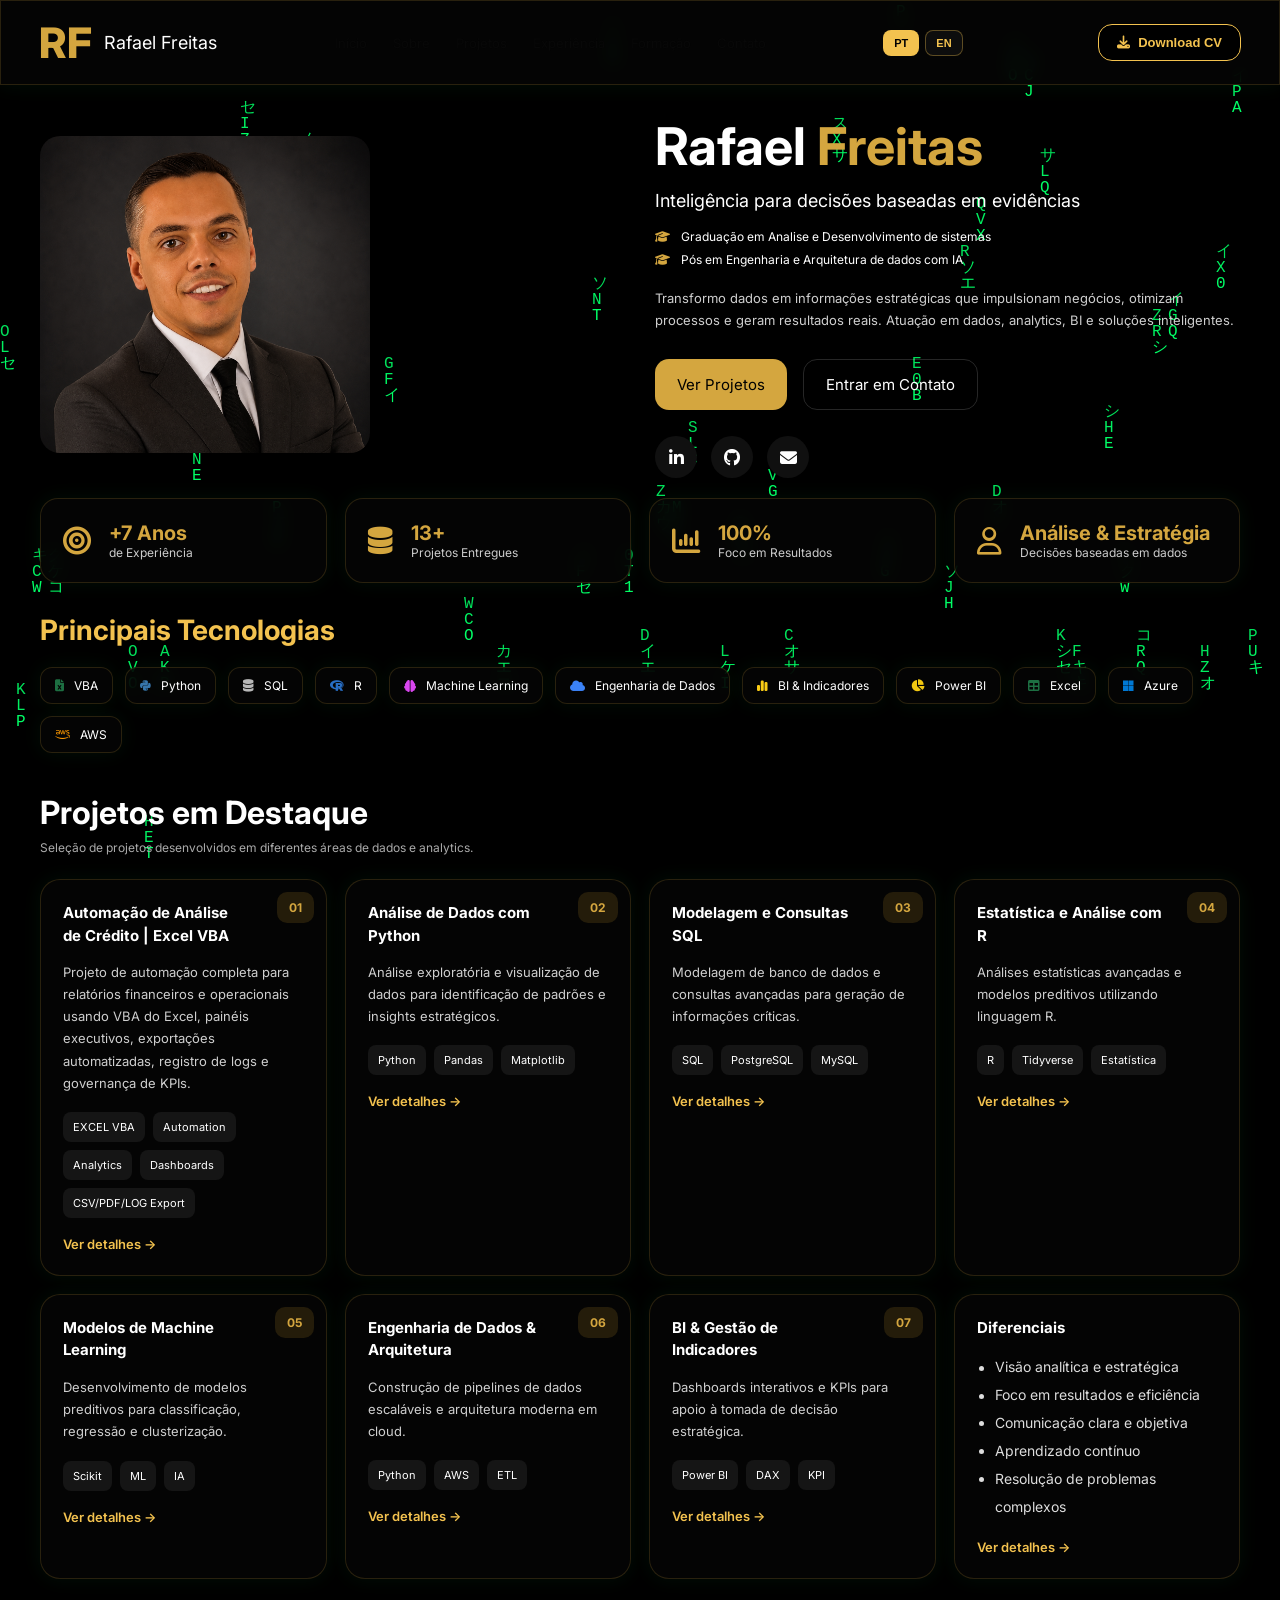
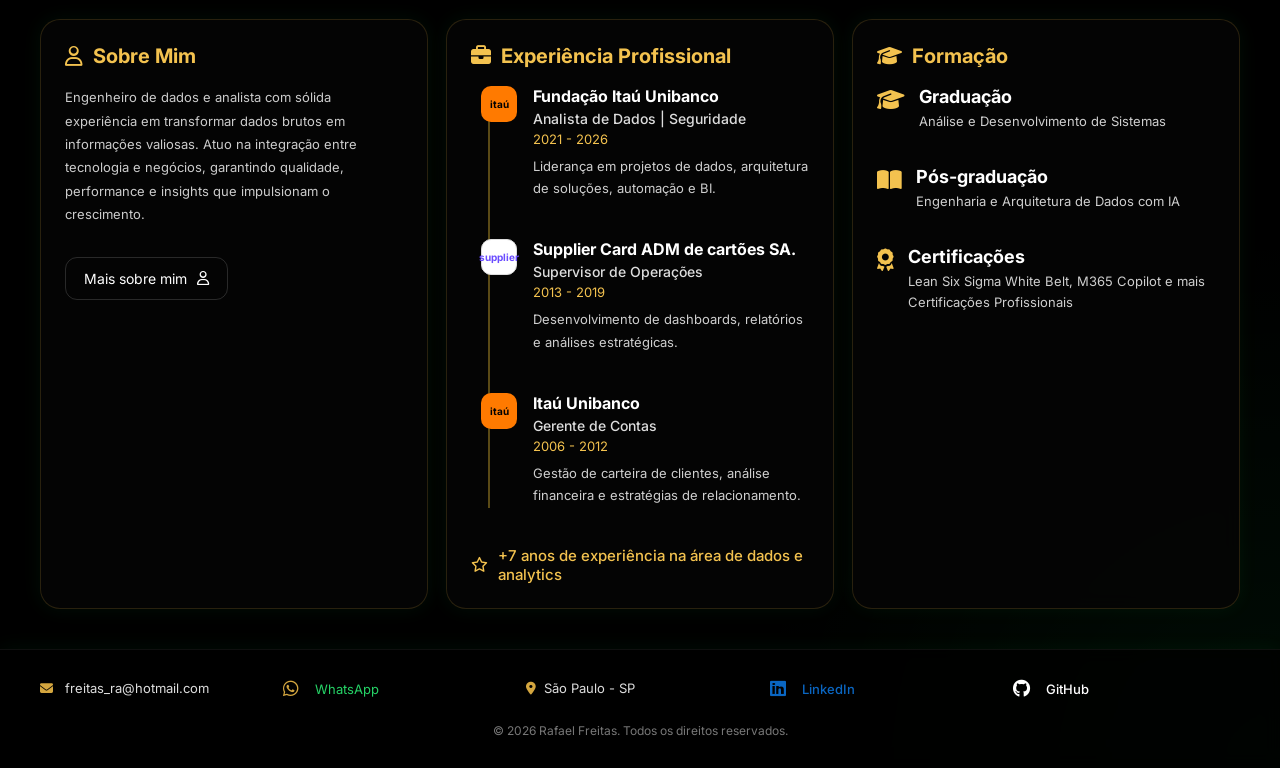
==== commit 331d612f: "Add files via upload" ====
--- a/index.html
+++ b/index.html
@@ -171,10 +171,10 @@
 Seleção de projetos desenvolvidos em diferentes áreas de dados e analytics.</p>
 
 <div class="cards">
-<div class="card"><div class="num">01</div><h3 data-translate="vbaTitle">Automação de Relatórios com VBA</h3>
-<p data-translate="vbaDesc">Automação completa de relatórios financeiros e operacionais em Excel com VBA.</p><div class="tags"><span>VBA</span><span>Excel</span><span>Automação</span></div>
-
-<a href="projetos/vba.html" class="details-btn">
+<div class="card"><div class="num">01</div><h3 data-translate="vbaTitle">Automação de Análise de Crédito | Excel VBA</h3>
+<p data-translate="vbaDesc">Projeto de automação completa para relatórios financeiros e operacionais usando VBA do Excel, painéis executivos, exportações automatizadas, registro de logs e governança de KPIs.</p><div class="tags"><span>EXCEL VBA</span><span>Automation</span><span>Analytics</span><span>Dashboards</span><span>CSV/PDF/LOG Export</span></div>
+
+<a href="https://github.com/RafaelLF1985/credit-analytics-automation-vba?" class="details-btn">
 <span data-translate="details">Ver detalhes →</span>
 </a></div>
 
@@ -458,8 +458,8 @@
 
 projectsSubtitle:'Seleção de projetos desenvolvidos em diferentes áreas de dados e analytics.',
 
-vbaTitle:'Automação de Relatórios com VBA',
-vbaDesc:'Automação completa de relatórios financeiros e operacionais em Excel com VBA.',
+vbaTitle:'Automação de Análise de Crédito | Excel VBA',
+vbaDesc:'Projeto de automação completa para relatórios financeiros e operacionais usando VBA do Excel, painéis executivos, exportações automatizadas, registro de logs e governança de KPIs.',
 
 pythonTitle:'Análise de Dados com Python',
 pythonDesc:'Análise exploratória e visualização de dados para identificação de padrões e insights estratégicos.',
@@ -581,8 +581,8 @@
 
 projectsSubtitle:'Selection of projects developed in different areas of data and analytics.',
 
-vbaTitle:'VBA Report Automation',
-vbaDesc:'Complete automation of financial and operational reports using Excel VBA.',
+vbaTitle:'Credit Analytics Automation | Excel VBA',
+vbaDesc:'End-to-end automation project for financial and operational reporting using Excel VBA, executive dashboards, automated exports, logging and KPI governance.',
 
 pythonTitle:'Data Analysis with Python',
 pythonDesc:'Exploratory analysis and data visualization to identify patterns and strategic insights.',
